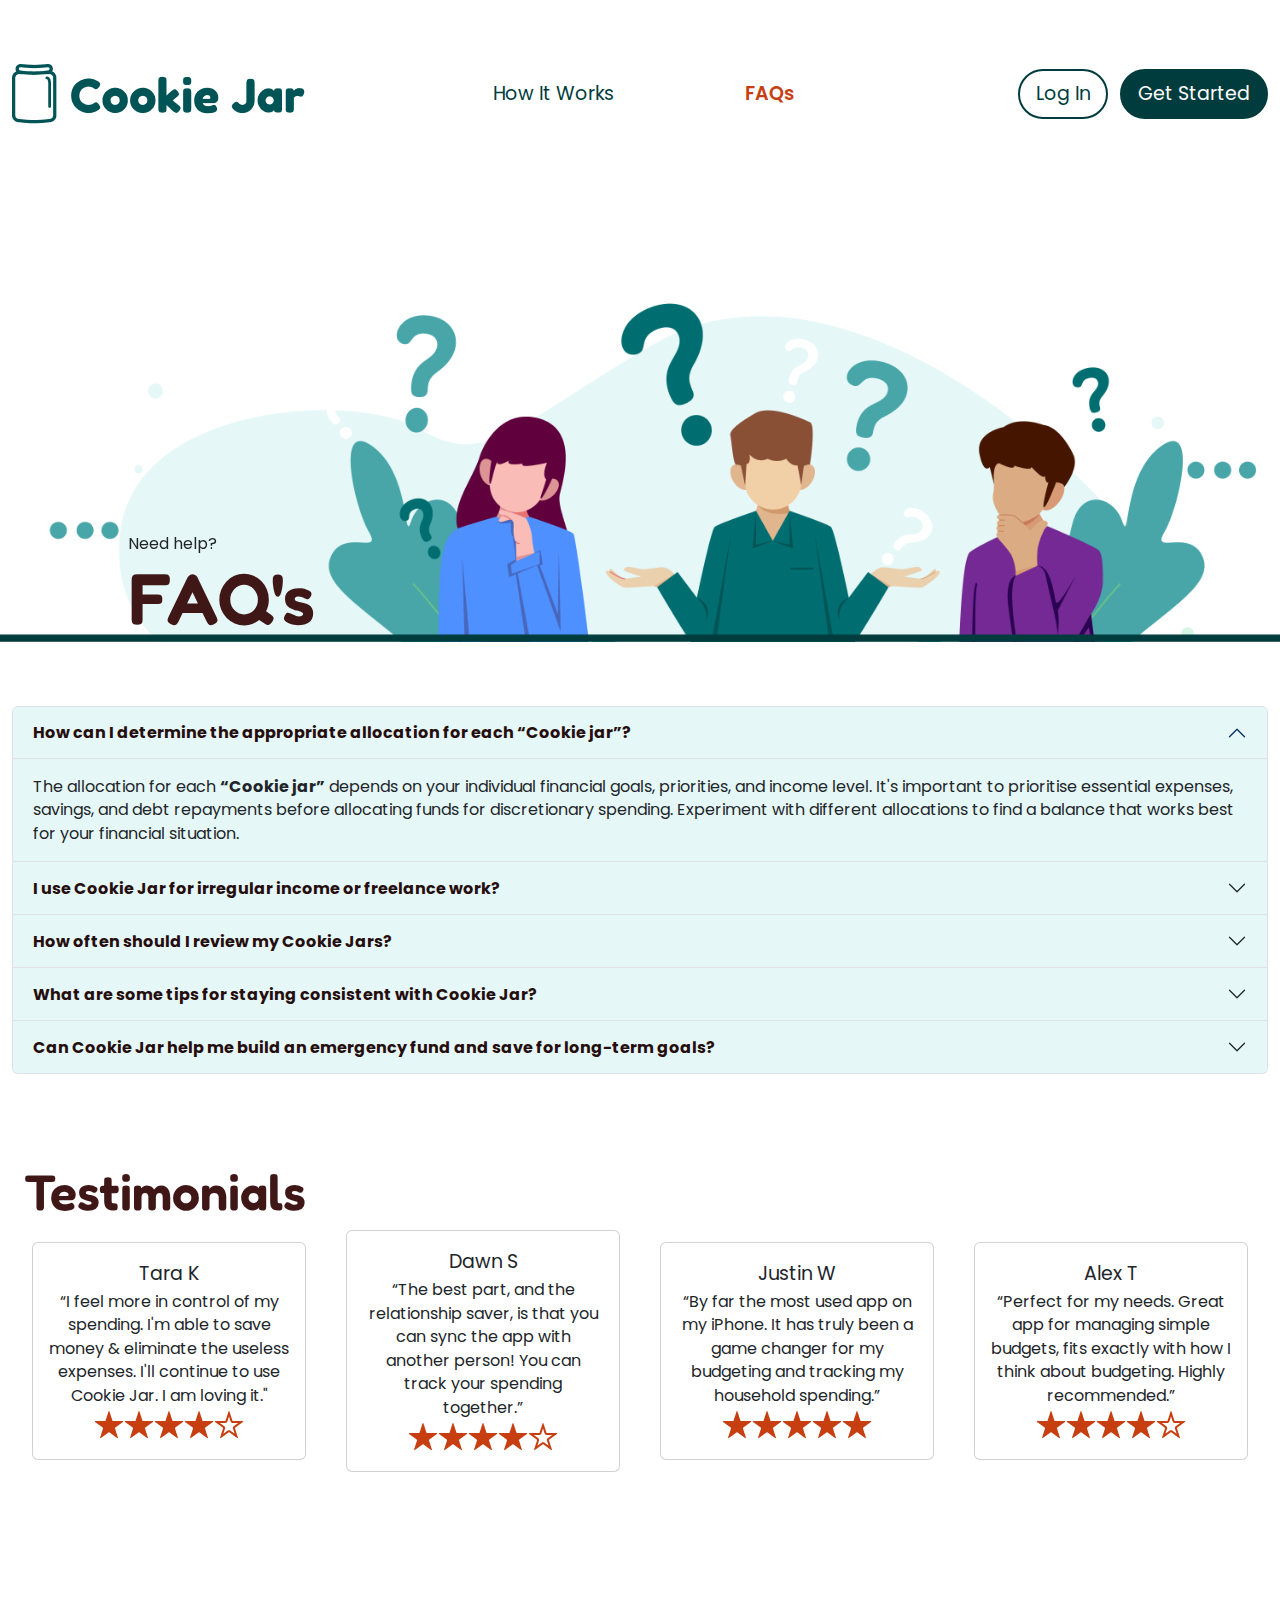
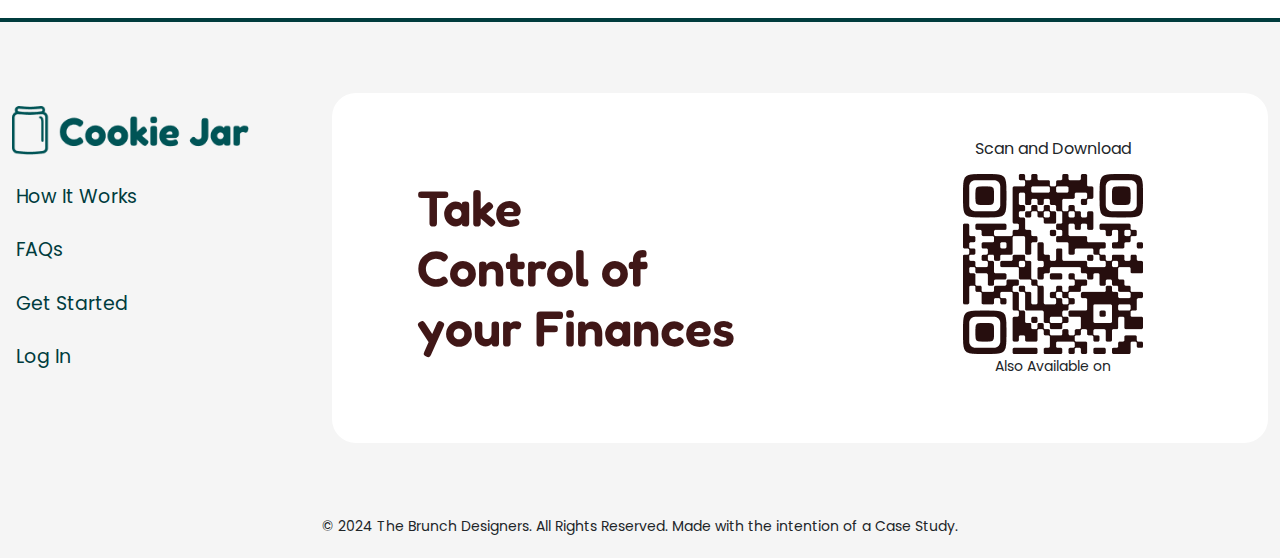
==== faqs.html @ 02353f3e "footer update 0.2" ====
<!DOCTYPE html>
<html lang="en">

<head>
    <meta charset="UTF-8">
    <meta name="viewport" content="width=device-width, initial-scale=1.0">
    <link rel="preconnect" href="https://fonts.googleapis.com">
    <link rel="stylesheet" href="path/to/font-awesome/css/font-awesome.min.css">
    <link rel="preconnect" href="https://fonts.gstatic.com" crossorigin>
    <link
        href="https://fonts.googleapis.com/css2?family=Poppins:ital,wght@0,100;0,200;0,300;0,400;0,500;0,600;0,700;0,800;0,900;1,100;1,200;1,300;1,400;1,500;1,600;1,700;1,800;1,900&display=swap"
        rel="stylesheet">
    <link
        href="https://fonts.googleapis.com/css2?family=Caprasimo&family=Fredoka:wght@300..700&family=Jost:ital,wght@0,100..900;1,100..900&    display=swap"
        rel="stylesheet">
    <link href="https://cdn.jsdelivr.net/npm/bootstrap@5.3.3/dist/css/bootstrap.min.css" rel="stylesheet"
        integrity="sha384-QWTKZyjpPEjISv5WaRU9OFeRpok6YctnYmDr5pNlyT2bRjXh0JMhjY6hW+ALEwIH" crossorigin="anonymous">
    <link rel="stylesheet" href="css/style.css">
    <title>FAQs</title>
</head>

<body>
    <!---Header and Nav--->
    <header>
        <nav class="navbar navbar-expand-lg navbar-light">
            <div class="container">
                <a href="index.html"><img src="images/Logo.png" alt="Cookie Jar Logo"></a>
                <button class="navbar-toggler" type="button" data-bs-toggle="collapse"
                    data-bs-target="#navbarSupportedContent" aria-controls="navbarSupportedContent"
                    aria-expanded="false" aria-label="Toggle navigation">
                    <span class="navbar-toggler-icon"></span>
                </button>
                <div class="collapse navbar-collapse justify-content-center" id="navbarSupportedContent">
                    <ul class="navbar-nav mx-auto mb-2 mb-lg-0">
                        <li class="nav-item">
                            <a class="nav-link link" href="how_it_works.html">
                                <h5>How It Works</h5>
                            </a>
                        </li>
                        <li class="nav-item">
                            <a class="nav-link link currentPage" href="#">
                                <h5>FAQs</h5>
                            </a>
                        </li>
                    </ul>
                    <div class="buttons nav">
                        <div>
                            <a class="nav-link active secondaryBtn" href="#">
                                <h5>Log In</h5>
                            </a>
                        </div>
                        <div>
                            <a class="nav-link active primaryBtn" href="#">
                                <h5>Get Started</h5>
                            </a>
                        </div>
                    </div>
                </div>
            </div>
        </nav>
    </header>
    <!---Banner Image--->
    <section>
        <div class="banner">
            <div class="pageTitle">
                <p>Need help?</p>
                <div class="display1">FAQ's</div>
            </div>
            <div><img src="images/FAQ.png" class="image-fluid" alt="..."></div>
        </div>
    </section>
    <!---FAQ Accordion--->
    <section>
        <div class="accordion container faq">
            <div class="accordion" id="accordionExample">
                <div class="accordion-item">
                    <h2 class="accordion-header">
                        <button class="accordion-button" type="button" data-bs-toggle="collapse"
                            data-bs-target="#collapseOne" aria-expanded="true" aria-controls="collapseOne">
                            <strong>How can I determine the appropriate allocation for each “Cookie jar”?</strong>
                        </button>
                    </h2>
                    <div id="collapseOne" class="accordion-collapse collapse show" data-bs-parent="#accordionExample">
                        <div class="accordion-body">
                            The allocation for each <strong>“Cookie jar”</strong> depends on your individual financial
                            goals, priorities, and income level. It&#39;s important to prioritise essential expenses,
                            savings, and debt repayments before allocating funds for discretionary spending. Experiment
                            with
                            different allocations to find a balance that works best for your financial situation.
                        </div>
                    </div>
                </div>
                <div class="accordion-item">
                    <h2 class="accordion-header">
                        <button class="accordion-button collapsed" type="button" data-bs-toggle="collapse"
                            data-bs-target="#collapseTwo" aria-expanded="false" aria-controls="collapseTwo">
                            <strong>I use Cookie Jar for irregular income or freelance work?</strong>
                        </button>
                    </h2>
                    <div id="collapseTwo" class="accordion-collapse collapse" data-bs-parent="#accordionExample">
                        <div class="accordion-body">
                            <strong>Yes, Cookie Jar can be adapted for irregular income or freelance work</strong> by
                            setting aside a portion of each payment for essential expenses, savings, and other financial
                            goals. Consider creating a separate “jar” for fluctuating income to manage cash flow
                            effectively
                            and maintain financial stability.
                        </div>
                    </div>
                </div>
                <div class="accordion-item">
                    <h2 class="accordion-header">
                        <button class="accordion-button collapsed" type="button" data-bs-toggle="collapse"
                            data-bs-target="#collapseThree" aria-expanded="false" aria-controls="collapseThree">
                            <strong>How often should I review my Cookie Jars?</strong>
                        </button>
                    </h2>
                    <div id="collapseThree" class="accordion-collapse collapse" data-bs-parent="#accordionExample">
                        <div class="accordion-body">
                            It is recommended to review your Cookie Jars on a <strong>monthly</strong> basis to track
                            your
                            expenses, savings progress, and overall financial health. Regular reviews allow you to make
                            adjustments, reallocate funds as needed, and stay on track with your financial goals.
                        </div>
                    </div>
                </div>
                <div class="accordion-item">
                    <h2 class="accordion-header">
                        <button class="accordion-button collapsed" type="button" data-bs-toggle="collapse"
                            data-bs-target="#collapseFour" aria-expanded="false" aria-controls="collapseFour">
                            <strong>What are some tips for staying consistent with Cookie Jar?</strong>
                        </button>
                    </h2>
                    <div id="collapseFour" class="accordion-collapse collapse" data-bs-parent="#accordionExample">
                        <div class="accordion-body">
                            To stay consistent with Cookie Jar, <strong>automate your savings and bill payments, track
                                your
                                expenses regularly, set realistic financial goals, and reward yourself for meeting
                                milestones.</strong> Make use of our budgeting tools, tips and advice to monitor your
                            progress and stay motivated to stick to your budget.
                        </div>
                    </div>
                </div>
                <div class="accordion-item">
                    <h2 class="accordion-header">
                        <button class="accordion-button collapsed" type="button" data-bs-toggle="collapse"
                            data-bs-target="#collapseFive" aria-expanded="false" aria-controls="collapseFive">
                            <strong>Can Cookie Jar help me build an emergency fund and save for long-term
                                goals?</strong>
                        </button>
                    </h2>
                    <div id="collapseFive" class="accordion-collapse collapse" data-bs-parent="#accordionExample">
                        <div class="accordion-body">
                            <strong>Yes</strong>, Cookie Jar is a great tool for building an emergency fund and saving
                            for
                            long-term goals. By allocating funds to a dedicated <strong>“jar”</strong> for emergencies
                            and
                            long-term savings, you can gradually build up your financial safety net and work towards
                            achieving your financial aspirations. Remember to consistently contribute to these “jars” to
                            make steady progress towards your goals.
                        </div>
                    </div>
                </div>
            </div>
        </div>
    </section>
    <!---Testimonials--->
    <section class="container">
        <div class="container-fluid">
            <div class="display3 ts">Testimonials</div>
            <div class="row">
                <div class="cardContainer col-lg-3 col-md-3 col-sm-6">
                    <div class="card tstCard tstSpace">
                        <div class="card-body">
                            <h5 class="card-title">Tara K</h5>
                            <p class="card-text">“I feel more in control of my spending. I&#39;m able to save money
                                &amp;
                                eliminate the useless expenses. I&#39;ll continue to use Cookie Jar. I am loving it."
                            </p>
                            <div class="rating">
                                <img src="images/Star_fill.png" alt="rating star"><img src="images/Star_fill.png" alt="rating star"><img src="images/Star_fill.png" alt="rating star"><img src="images/Star_fill.png" alt="rating star"><img src="images/Star_stroke.png" alt="rating star">
                            </div>
                        </div>
                    </div>
                </div>
                <div class="cardContainer col-lg-3 col-md-3 col-sm-6">
                    <div class="card tstCard tstSpace">
                        <div class="card-body">
                            <h5 class="card-title">Dawn S</h5>
                            <p class="card-text">“The best part, and the relationship saver, is that you can sync the
                                app with
                                another person! You can track your spending together.”</p>
                            <div class="rating">
                                <img src="images/Star_fill.png" alt="rating star"><img src="images/Star_fill.png" alt="rating star"><img src="images/Star_fill.png" alt="rating star"><img src="images/Star_fill.png" alt="rating star"><img src="images/Star_stroke.png" alt="rating star">
                            </div>
                        </div>
                    </div>
                </div>
                <div class="cardContainer col-lg-3 col-md-3 col-sm-6">
                    <div class="card tstCard tstSpace">
                        <div class="card-body">
                            <h5 class="card-title">Justin W</h5>
                            <p class="card-text">“By far the most used app on my iPhone. It has truly been a game
                                changer for my
                                budgeting and tracking my household spending.”</p>
                            <div class="rating">
                                <img src="images/Star_fill.png" alt="rating star"><img src="images/Star_fill.png" alt="rating star"><img src="images/Star_fill.png" alt="rating star"><img src="images/Star_fill.png" alt="rating star"><img src="images/Star_fill.png" alt="rating star">
                            </div>
                        </div>
                    </div>
                </div>
                <div class="cardContainer col-lg-3 col-md-3 col-sm-6">
                    <div class="card tstCard tstSpace">
                        <div class="card-body">
                            <h5 class="card-title">Alex T</h5>
                            <p class="card-text">“Perfect for my needs. Great app for managing simple budgets, fits
                                exactly with
                                how I think about budgeting. Highly recommended.”</p>
                            <div class="rating">
                                <img src="images/Star_fill.png" alt="rating star"><img src="images/Star_fill.png" alt="rating star"><img src="images/Star_fill.png" alt="rating star"><img src="images/Star_fill.png" alt="rating star"><img src="images/Star_stroke.png" alt="rating star">
                            </div>
                        </div>
                    </div>
                </div>
            </div>
        </div>
    </section>
    <!---Footer--->
    <footer>

        <div class="container">
                    <div class="row">
                        <div class="col-md-3">
                            <a href="index.html">
                                <img class="logo" src="images/Logo.png" alt="...">
                            </a>
                        <div class="footButton">
                            <a class="nav-link link" href="how_it_works.html">
                                <h5>How It Works</h5>
                            </a>
                        </div>

                        <div class="footButton">
                            <a class="nav-link link" href="faqs.html">
                                <h5>FAQs</h5>
                            </a>
                        </div>
                        <div class="footButton">
                            <a class="nav-link link" href="faqs.html">
                                <h5>Get Started</h5>
                            </a>
                        </div>
                        <div class="footButton">
                            <a class="nav-link link" href="faqs.html">
                                <h5>Log In</h5>
                            </a>
                        </div>

                    </div>


                <div class="col-md-9">
                    <div class="chooseCard">
                    <div class="row">

            <div class="col-8 col-md-7">
            <div class="textBox">
                <div class="display4">Take </div>
                <div class="display4">Control of</div>
                <div class="display4">your Finances</div>
            </div>
        </div>



                <div class="col-4 col-md-5">
                <h6>Scan and Download</h6>
                <img src="images/App QR.png" class="img-fluid rounded-start" alt="...">
                <div>
                <body-small>Also Available on</body-small>
                </div>
            </div>


            </div>
        </div>
      </div>
    </div>
  </div>

    </footer>
    <section class="legalContainer">
        <body-small> © 2024 The Brunch Designers. All Rights Reserved.
            Made with the intention of a Case Study.
    </body-small>
        </section>

    <!---JScript--->
    <script src="https://cdn.jsdelivr.net/npm/bootstrap@5.3.3/dist/js/bootstrap.bundle.min.js"
        integrity="sha384-YvpcrYf0tY3lHB60NNkmXc5s9fDVZLESaAA55NDzOxhy9GkcIdslK1eN7N6jIeHz"
        crossorigin="anonymous"></script>
</body>

</html>
---- css/style.css ----
body {
    background-color: #fff;
    margin-top: 2rem !important;
    font-family: Poppins;
    font-size: 16px;
    font-style: normal;
    font-weight: 400;
    line-height: 147%;
    width: auto;
}

section {
    padding-top: 20px;
    padding-bottom: 20px;
    max-width: auto;
}

.display1 {
    font-family: "Fredoka";
    font-size: 72px;
    font-style: normal;
    font-weight: 600;
    line-height: 120%;
    color: var(--Brown-400, #401717);
    text-align: center;
    }


.display3 {
    font-family: "Fredoka";
    font-size: 50px;
    font-style: normal;
    font-weight: 600;
    line-height: 120%;
    color: var(--Brown-400, #401717);
    text-align: center;
    }

    .display4 {
        font-family: "Fredoka";
        font-size: 50px;
        font-style: normal;
        font-weight: 600;
        line-height: 120%;
        color: var(--Brown-400, #401717);
        text-align: left;

        }



H1 {
    font-family: Poppins;
    font-size: 44px;
    font-style: normal;
    font-weight: 400;
    color: var(--Brown-400, #401717);
}

H2 { 
    font-family: Poppins;
    font-size: 36px;
    font-style: normal;
    font-weight: 400;
    color: var(--Brown-400, #401717);

}

H3 {
    font-family: Poppins;
    font-size: 30px;
    font-style: normal;
    font-weight: 400;
}

H4 {
    margin-top: .5rem !important;
    margin-bottom: .5rem !important;
    font-family: Poppins;
    font-size: 24px;
    font-style: normal;
    font-weight: 400;
}

H5 {
    margin-top: .25rem !important;
    margin-bottom: .25rem !important;
    font-family: Poppins;
    font-size: 19px;
    font-style: normal;
    font-weight: 400;
}

H6 {
    margin-bottom: 15px !important;
    font-family: Poppins;
    font-size: 16px;
    font-style: normal;
    font-weight: 400;


}


body-small {
    font-family: Poppins;
    font-size: 14px;
    font-style: normal;
    font-weight: 400;
    line-height: 50%; 
}

label{
    font-family: Poppins;
    font-size: 11px;
    font-style: normal;
    font-weight: 400;
}

header {
    display: block;
    font-family: "Poppins", serif;
    font-weight: 400;
    font-style: normal;
}

p{
    margin-bottom: 0;
}

.container{
    margin-top: 24px !important;
    margin-bottom: 24px;
    max-width: 1300px;
    margin-left: auto!important;
    margin-right: auto!important;
    align-content: center !important;
}

.nav-link{
    align-content: center;
}

nav a:hover{
    color: #003C3D !important;
}

nav a{
    color: #003C3D !important;
}

.buttons{
    display: flex;
    align-items: center;
    gap: 12px;
}

.primaryBtn{
    color: #fff !important;
    background-color: #003C3D !important;
    border-radius: 72px !important;
    border: 2px solid !important;
    border-color: #003C3D !important;
    max-width: 200px;
}

.primaryBtn:hover{
    border: 2px solid !important;
    border-color: #7ED5D8 !important;
    color: #003C3D !important;
    background-color: #7ED5D8 !important;
}

.secondaryBtn{
    background-color: #fff !important;
    border-radius: 72px !important;
    border: 2px solid !important;
    border-color: #003C3D !important;
    color: #003C3D !important;
    max-width: 180px;
    box-sizing:border-box;
}

.secondaryBtn:hover{
    background-color: #7ED5D8 !important;
    border: 0px !important;
    border: 2px solid !important;
    border-color: #7ED5D8 !important;
}

.link h5{
    padding: 0.2em;
    border-radius: 8px;
    text-align: center;
    width: 200px;
}

.link h5:hover{
    color: #006E70;
    padding: 0.2em;
    font-weight: 600;
}

.currentPage h5{
    font-weight: 600 !important;
    color:#C73E11 !important;
    padding: 0.2em;
    border-radius: 8px;
    text-align: center;
    width: 200px
}

.currentPage h5:hover{
    color:#C73E11 !important;
}


/*------------------Footer------------------*/

footer{
    margin-top: 80px;
    background-color: #F5F5F5;
    border-top: .25rem solid#003C3D;
    display:flex;
}

footer .logo{
   max-width: 80%;
   margin-bottom: 3%;
}

.footButton{
    margin-bottom: 5% !important;
    margin-top:5%;}


footer .chooseCard{
align-content: center !important;
text-align: center;
padding: 5% !important;
height: auto !important;
}

footer .link h5{
    color: #003C3D !important;
}

footer .link h5{
    padding: 0.2em;
    border-radius: 8px;
    text-align: left;
    width: 200px;
}

.textBox {
    padding: 8%;
}

.legalContainer{
padding-top:0%;
    max-width: auto;
text-align: center;
    align-content: top !important;
    background-color: #F5F5F5;
}

/*------------------FAQ------------------*/
.pageTitle{
    position: sticky;
    max-width: 1300px;
    margin-left: 10%;
    margin-right: 10%;
    top: 36em;
    left: 16em;
    z-index: 1;
}

.faq{
    max-width: 1300px !important;
}

banner{
    position: relative;
    display: flex !important;
}

.banner img{
    width: -webkit-fill-available;
    z-index: 0;
}

.banner .display1{
    text-align: left !important;
}

.accordion-item{
    background-color: #E5F7F7 !important;
}

.accordion-button{
    background-color: #E5F7F7 !important;
}

button strong{
    margin-bottom: 0;
    font-family: Poppins;
    font-size: 16px;
    font-style: normal;
    font-weight: 700;
    color: #260E0E;
}

/*------------------Testimonials------------------*/

.ts{
    text-align: left !important;
}

.tst{
    display:flex;
}

.tstSpace{
    margin: 8px;
}

.rating{
    display: inline-block;
    gap: 8px;
    padding: 4px;
    margin-left: auto;
    margin-right: auto;
}

.tstCard{
    width: auto;
    text-align: center;
}

/*------------------Home------------------*/

.center {
    display: flex;
    justify-content: center !important;
    align-items: center !important;
    
}

.choosePlan {
    background-color: #006E70;
padding: 2%;

}

.chooseCard {
    background-color: #fff;
    border-radius: 24px !important;
    padding:7% !important;
    text-align: left;
    height: 100%;
    margin-top: 5%;
    margin-bottom: 5%;
}

.row{
align-content: center;
}

.display2{
    font-family: "Fredoka";
    font-size: 51px;
    font-style: normal;
    font-weight: 600;
    line-height: 120%;
    color: #fff;
    text-align: center;
    margin-bottom: 5%;
}


.col-md-3{
    align-content: center;
    padding-bottom: 3%;
}


/*------------------HIW------------------*/
.howCont{
    display: flex;
    max-width: 1300px;
    margin-left: auto;
    margin-right: auto;
    align-content: center !important;
}

.container{
    margin-top: 24px !important;
    max-width: 1300px;
    margin-left: auto!important;
    margin-right: auto!important;
    align-content: center !important;
}

.textbox{
    display: inline-flex;
    flex-direction: column;
    justify-content:center;
    align-items:left;
    width: 50%;
    padding: 2%;
}

.pld{
    max-width: 100%;
}

.ref{
    max-width: 100%;
    justify-content: center;
}

.textbox .display1{
    text-align: left !important;
    padding-bottom: 32px;
}

.textbox .display3{
    text-align: left !important;
    padding-bottom: 32px;
}

.textbox p{
    padding-bottom: 16px;
}
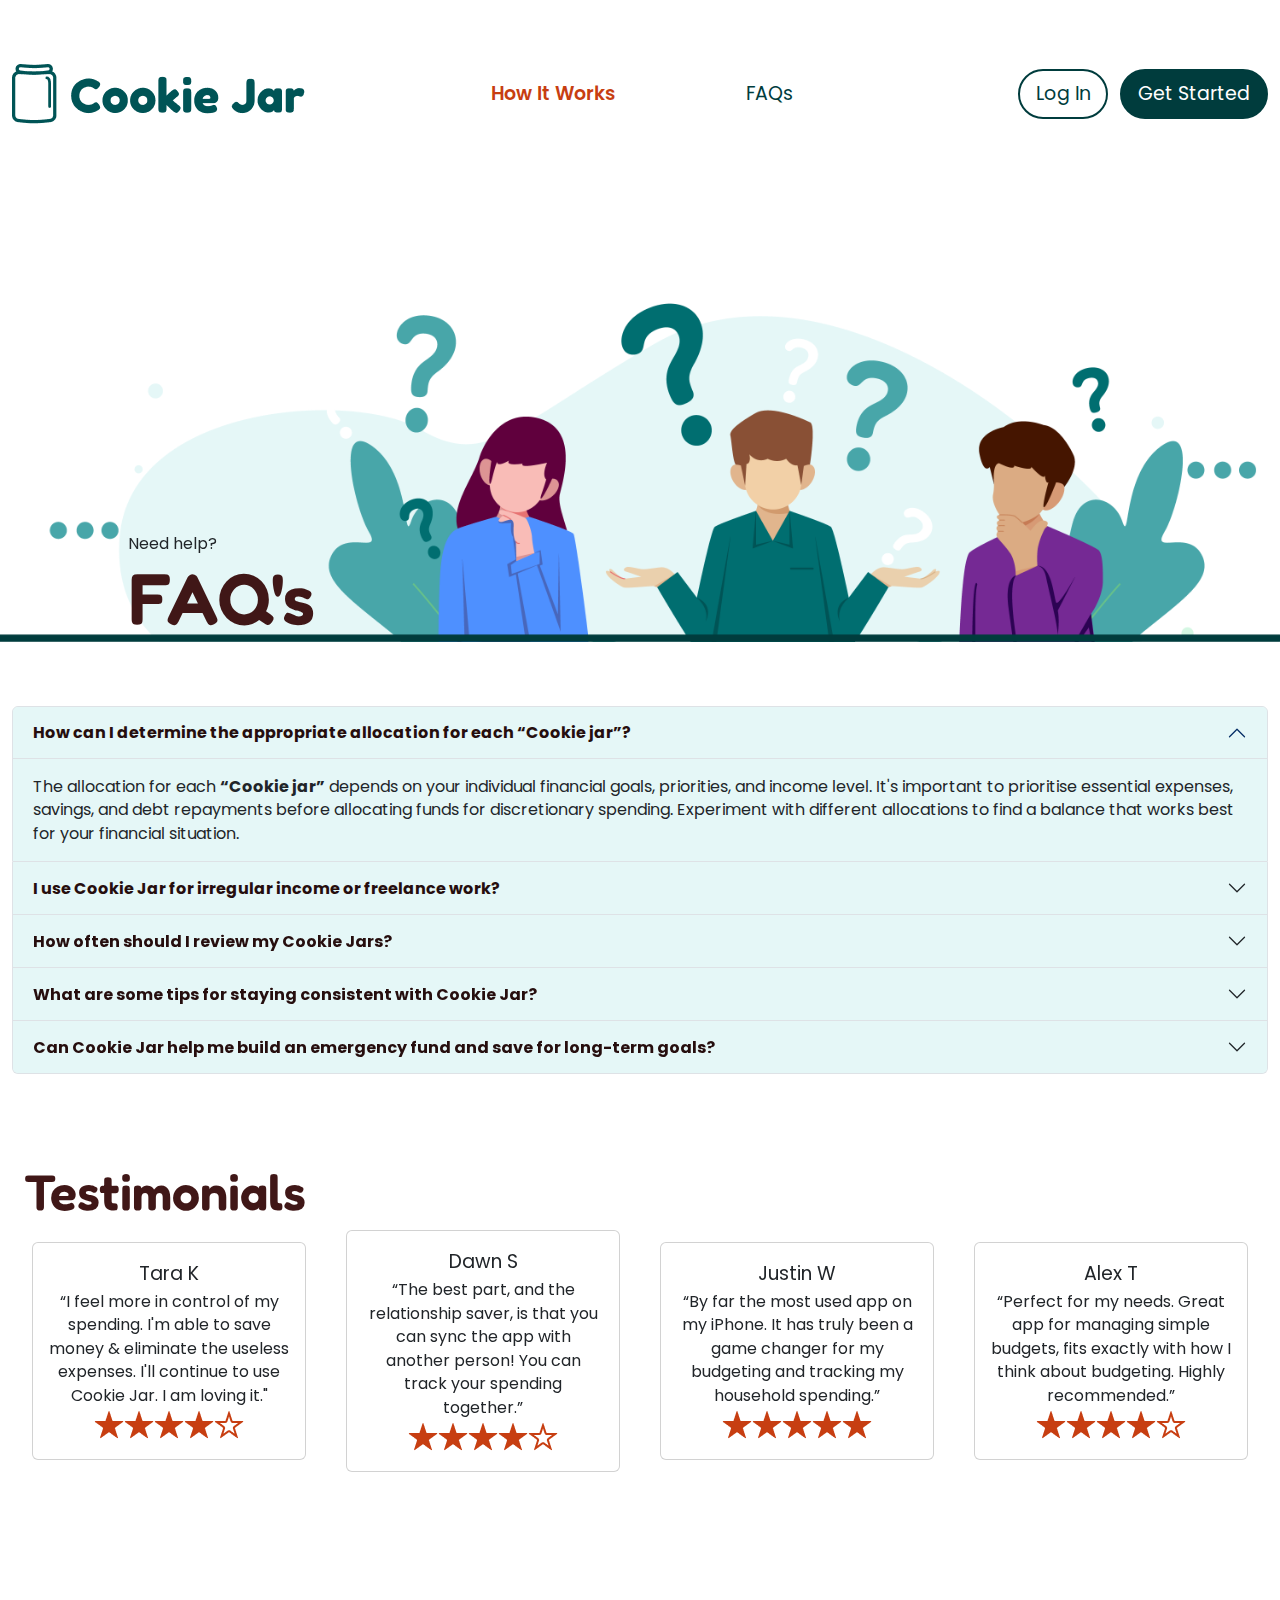
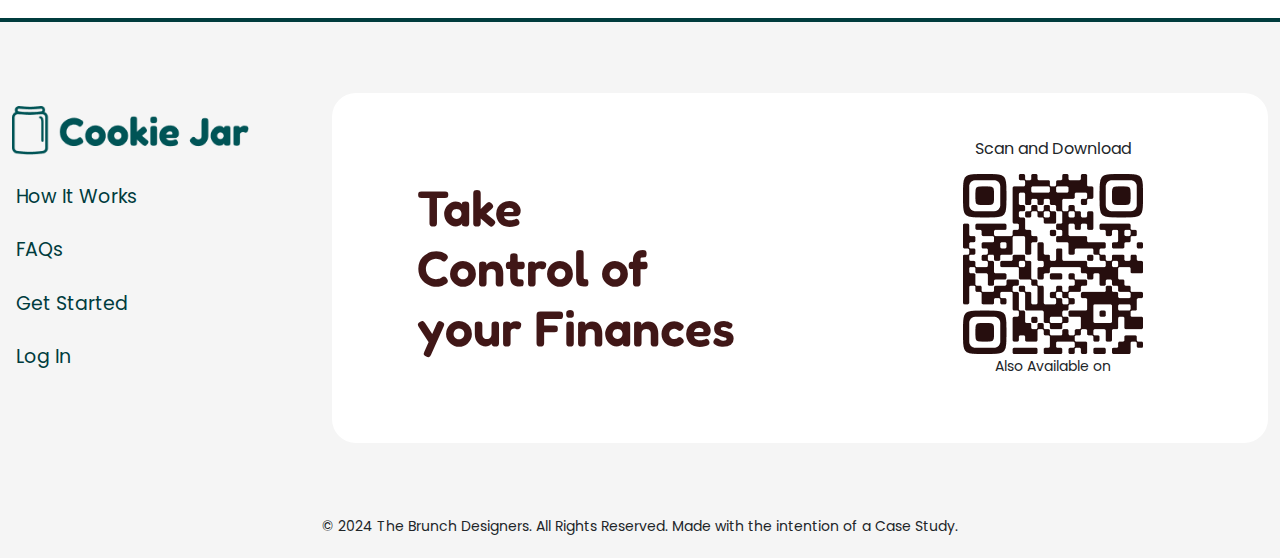
==== commit 097f8d82: "Update faqs.html" ====
--- a/faqs.html
+++ b/faqs.html
@@ -33,17 +33,17 @@
                 <div class="collapse navbar-collapse justify-content-center" id="navbarSupportedContent">
                     <ul class="navbar-nav mx-auto mb-2 mb-lg-0">
                         <li class="nav-item">
-                            <a class="nav-link link" href="how_it_works.html">
+                            <a class="nav-link link currentPage" href="#">
                                 <h5>How It Works</h5>
                             </a>
                         </li>
                         <li class="nav-item">
-                            <a class="nav-link link currentPage" href="#">
+                            <a class="nav-link link" href="faqs.html">
                                 <h5>FAQs</h5>
                             </a>
                         </li>
                     </ul>
-                    <div class="buttons nav">
+                    <div class="buttons nav flex-lg-row flex-column text-lg-start text-end justify-content-left">
                         <div>
                             <a class="nav-link active secondaryBtn" href="#">
                                 <h5>Log In</h5>
@@ -59,6 +59,7 @@
             </div>
         </nav>
     </header>
+
     <!---Banner Image--->
     <section>
         <div class="banner">
--- a/css/style.css
+++ b/css/style.css
@@ -202,12 +202,12 @@
 }
 
 .currentPage h5{
+    width: 200px;
     font-weight: 600 !important;
     color:#C73E11 !important;
     padding: 0.2em;
     border-radius: 8px;
     text-align: center;
-    width: 200px
 }
 
 .currentPage h5:hover{
@@ -272,7 +272,6 @@
     margin-right: 10%;
     top: 36em;
     left: 16em;
-    z-index: 1;
 }
 
 .faq{
@@ -286,7 +285,6 @@
 
 .banner img{
     width: -webkit-fill-available;
-    z-index: 0;
 }
 
 .banner .display1{
@@ -362,9 +360,7 @@
     margin-bottom: 5%;
 }
 
-.row{
-align-content: center;
-}
+
 
 .display2{
     font-family: "Fredoka";
@@ -383,6 +379,37 @@
     padding-bottom: 3%;
 }
 
+
+.phone {
+z-index: -1;
+display:flex;
+position: relative;
+align-items: center;
+justify-content: center;
+
+}
+
+.circle{
+    background-color: #7ED5D8;
+border-radius: 50%;
+max-width: auto;
+max-height: 800px;
+margin-left: 23%;
+margin-right: 23%;
+}
+
+.bread {
+    position: relative;
+
+    }
+
+.butter{
+    z-index: 1;
+    top:20px;
+    position: sticky;
+}
+
+.grid-container
 
 /*------------------HIW------------------*/
 .howCont{
@@ -406,7 +433,7 @@
     flex-direction: column;
     justify-content:center;
     align-items:left;
-    width: 50%;
+    width: 100%;
     padding: 2%;
 }
 
@@ -416,7 +443,7 @@
 
 .ref{
     max-width: 100%;
-    justify-content: center;
+    text-align: center;
 }
 
 .textbox .display1{
@@ -431,4 +458,8 @@
 
 .textbox p{
     padding-bottom: 16px;
+}
+
+.navbar-collapse h5{
+    align-items: left;
 }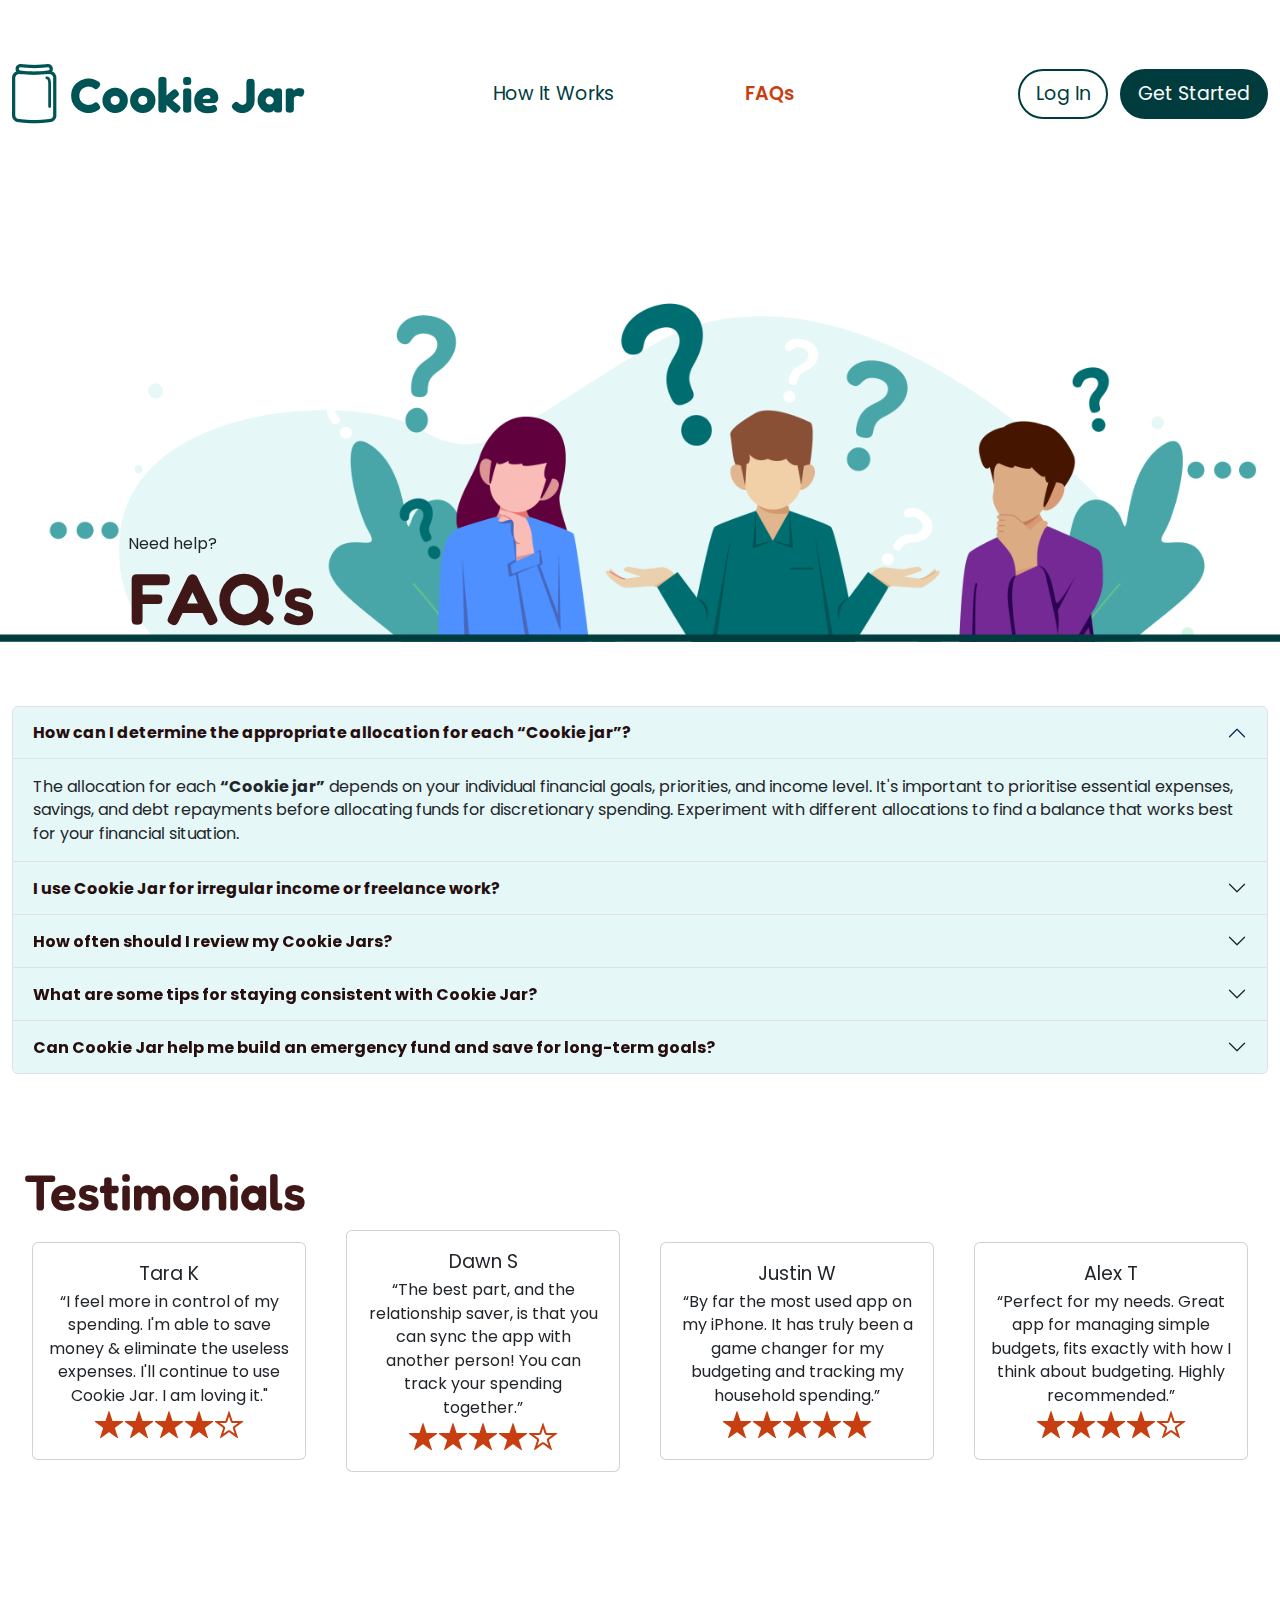
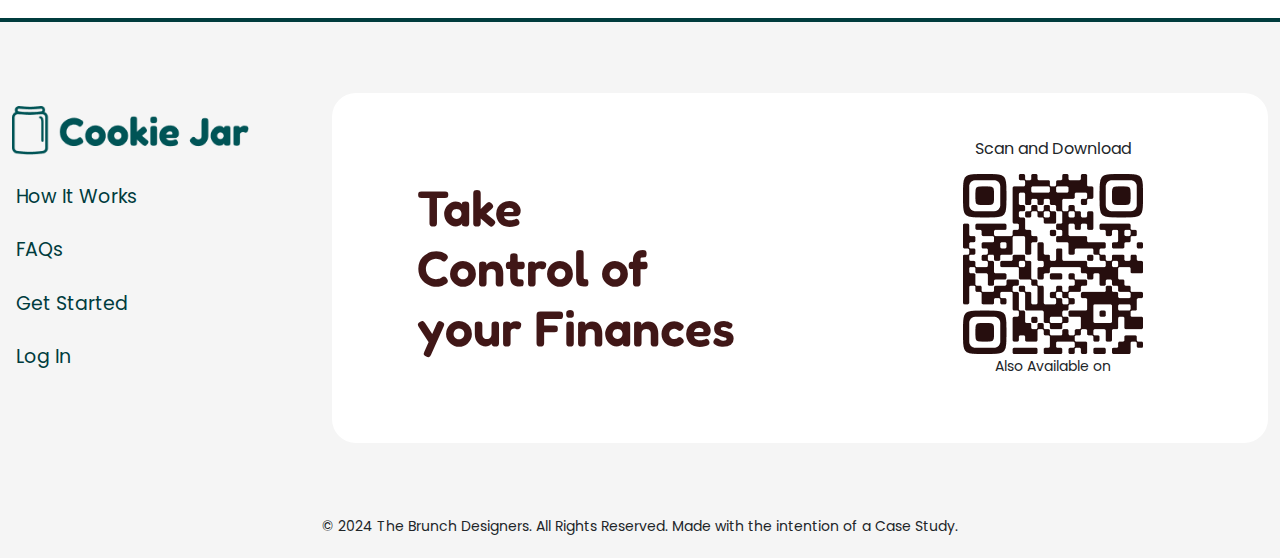
==== commit 6561b569: "Update faqs.html" ====
--- a/faqs.html
+++ b/faqs.html
@@ -33,12 +33,12 @@
                 <div class="collapse navbar-collapse justify-content-center" id="navbarSupportedContent">
                     <ul class="navbar-nav mx-auto mb-2 mb-lg-0">
                         <li class="nav-item">
-                            <a class="nav-link link currentPage" href="#">
+                            <a class="nav-link link" href="how_it_works.html">
                                 <h5>How It Works</h5>
                             </a>
                         </li>
                         <li class="nav-item">
-                            <a class="nav-link link" href="faqs.html">
+                            <a class="nav-link link currentPage" href="faqs.html">
                                 <h5>FAQs</h5>
                             </a>
                         </li>
--- a/css/style.css
+++ b/css/style.css
@@ -409,7 +409,16 @@
     position: sticky;
 }
 
-.grid-container
+.gridContainer{
+    display: grid;
+    grid-template-columns: 1fr 1fr;
+    grid-template-rows: 1fr 1fr 1fr ;
+}
+
+.item{
+
+}
+
 
 /*------------------HIW------------------*/
 .howCont{
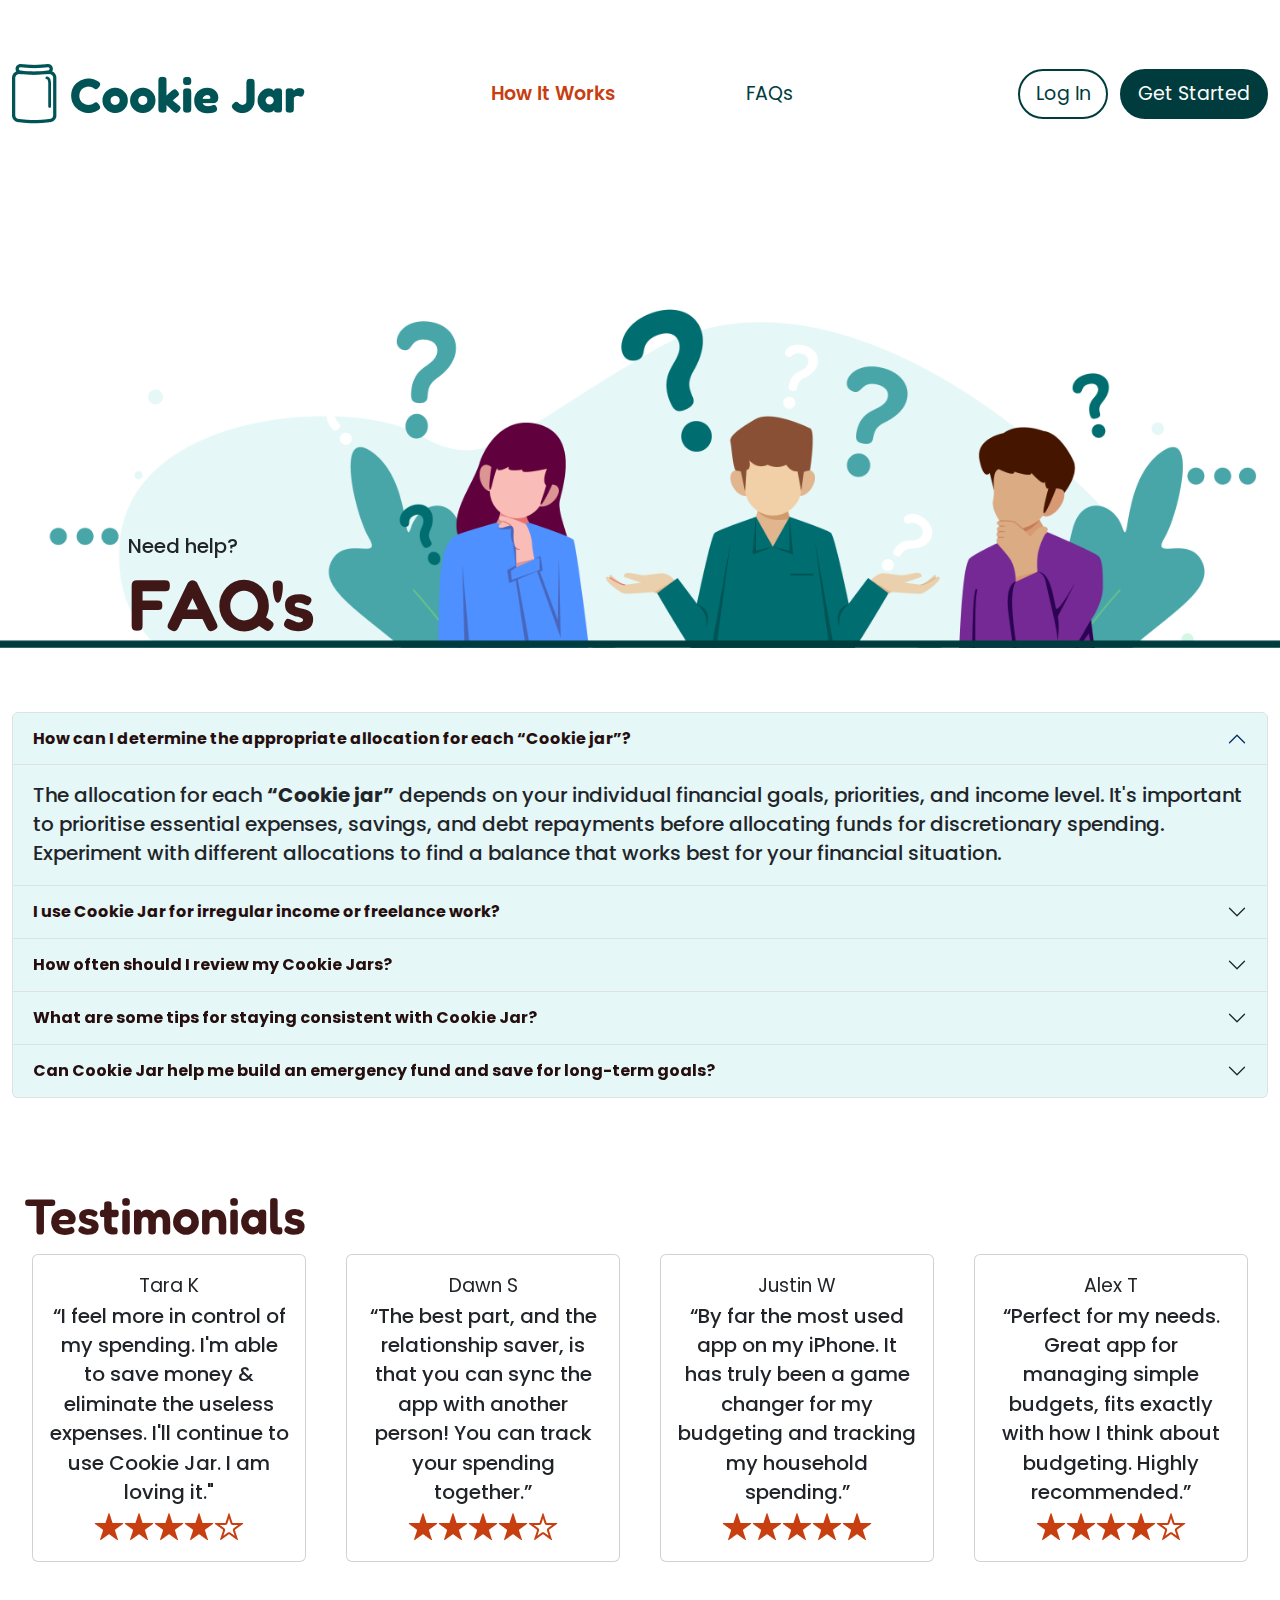
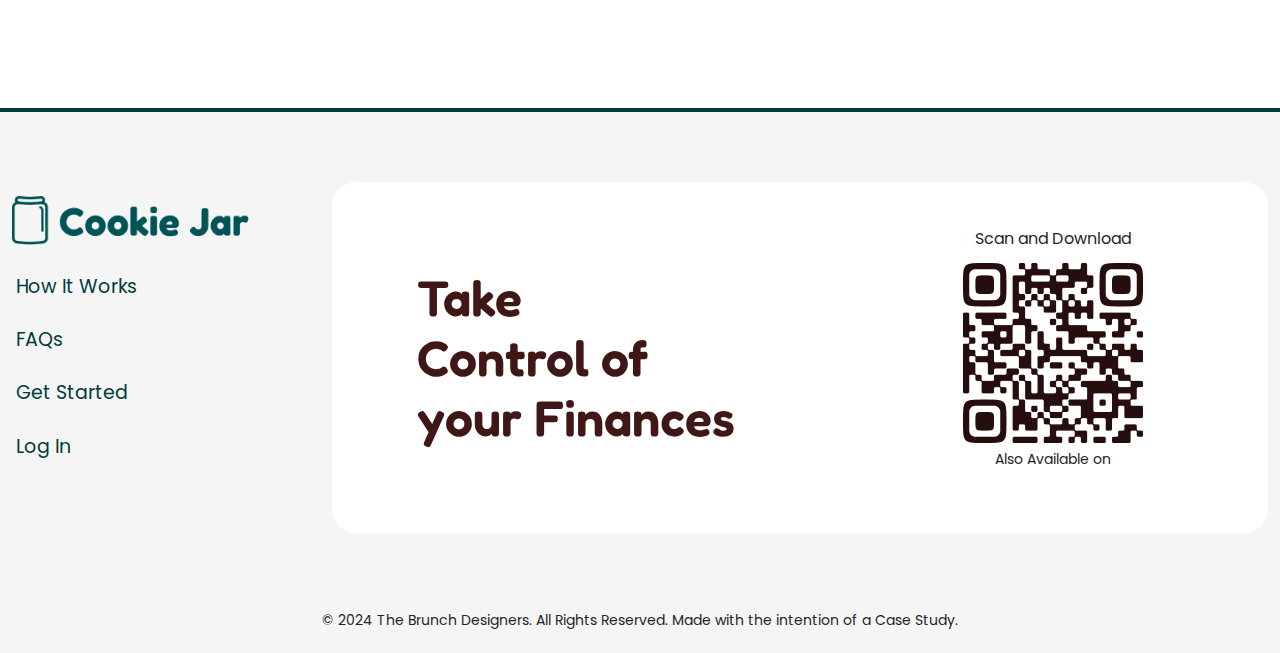
==== commit 2a857678: "responsive update" ====
--- a/faqs.html
+++ b/faqs.html
@@ -16,6 +16,7 @@
     <link href="https://cdn.jsdelivr.net/npm/bootstrap@5.3.3/dist/css/bootstrap.min.css" rel="stylesheet"
         integrity="sha384-QWTKZyjpPEjISv5WaRU9OFeRpok6YctnYmDr5pNlyT2bRjXh0JMhjY6hW+ALEwIH" crossorigin="anonymous">
     <link rel="stylesheet" href="css/style.css">
+    <link rel="stylesheet" href="css/responsive.css">
     <title>FAQs</title>
 </head>
 
@@ -33,12 +34,12 @@
                 <div class="collapse navbar-collapse justify-content-center" id="navbarSupportedContent">
                     <ul class="navbar-nav mx-auto mb-2 mb-lg-0">
                         <li class="nav-item">
-                            <a class="nav-link link" href="how_it_works.html">
+                            <a class="nav-link link currentPage" href="how_it_works.html">
                                 <h5>How It Works</h5>
                             </a>
                         </li>
                         <li class="nav-item">
-                            <a class="nav-link link currentPage" href="faqs.html">
+                            <a class="nav-link link" href="faqs.html">
                                 <h5>FAQs</h5>
                             </a>
                         </li>
@@ -178,7 +179,10 @@
                                 eliminate the useless expenses. I&#39;ll continue to use Cookie Jar. I am loving it."
                             </p>
                             <div class="rating">
-                                <img src="images/Star_fill.png" alt="rating star"><img src="images/Star_fill.png" alt="rating star"><img src="images/Star_fill.png" alt="rating star"><img src="images/Star_fill.png" alt="rating star"><img src="images/Star_stroke.png" alt="rating star">
+                                <img src="images/Star_fill.png" alt="rating star"><img src="images/Star_fill.png"
+                                    alt="rating star"><img src="images/Star_fill.png" alt="rating star"><img
+                                    src="images/Star_fill.png" alt="rating star"><img src="images/Star_stroke.png"
+                                    alt="rating star">
                             </div>
                         </div>
                     </div>
@@ -191,7 +195,10 @@
                                 app with
                                 another person! You can track your spending together.”</p>
                             <div class="rating">
-                                <img src="images/Star_fill.png" alt="rating star"><img src="images/Star_fill.png" alt="rating star"><img src="images/Star_fill.png" alt="rating star"><img src="images/Star_fill.png" alt="rating star"><img src="images/Star_stroke.png" alt="rating star">
+                                <img src="images/Star_fill.png" alt="rating star"><img src="images/Star_fill.png"
+                                    alt="rating star"><img src="images/Star_fill.png" alt="rating star"><img
+                                    src="images/Star_fill.png" alt="rating star"><img src="images/Star_stroke.png"
+                                    alt="rating star">
                             </div>
                         </div>
                     </div>
@@ -204,7 +211,10 @@
                                 changer for my
                                 budgeting and tracking my household spending.”</p>
                             <div class="rating">
-                                <img src="images/Star_fill.png" alt="rating star"><img src="images/Star_fill.png" alt="rating star"><img src="images/Star_fill.png" alt="rating star"><img src="images/Star_fill.png" alt="rating star"><img src="images/Star_fill.png" alt="rating star">
+                                <img src="images/Star_fill.png" alt="rating star"><img src="images/Star_fill.png"
+                                    alt="rating star"><img src="images/Star_fill.png" alt="rating star"><img
+                                    src="images/Star_fill.png" alt="rating star"><img src="images/Star_fill.png"
+                                    alt="rating star">
                             </div>
                         </div>
                     </div>
@@ -217,7 +227,10 @@
                                 exactly with
                                 how I think about budgeting. Highly recommended.”</p>
                             <div class="rating">
-                                <img src="images/Star_fill.png" alt="rating star"><img src="images/Star_fill.png" alt="rating star"><img src="images/Star_fill.png" alt="rating star"><img src="images/Star_fill.png" alt="rating star"><img src="images/Star_stroke.png" alt="rating star">
+                                <img src="images/Star_fill.png" alt="rating star"><img src="images/Star_fill.png"
+                                    alt="rating star"><img src="images/Star_fill.png" alt="rating star"><img
+                                    src="images/Star_fill.png" alt="rating star"><img src="images/Star_stroke.png"
+                                    alt="rating star">
                             </div>
                         </div>
                     </div>
@@ -229,71 +242,71 @@
     <footer>
 
         <div class="container">
-                    <div class="row">
-                        <div class="col-md-3">
-                            <a href="index.html">
-                                <img class="logo" src="images/Logo.png" alt="...">
-                            </a>
-                        <div class="footButton">
-                            <a class="nav-link link" href="how_it_works.html">
-                                <h5>How It Works</h5>
-                            </a>
-                        </div>
-
-                        <div class="footButton">
-                            <a class="nav-link link" href="faqs.html">
-                                <h5>FAQs</h5>
-                            </a>
-                        </div>
-                        <div class="footButton">
-                            <a class="nav-link link" href="faqs.html">
-                                <h5>Get Started</h5>
-                            </a>
-                        </div>
-                        <div class="footButton">
-                            <a class="nav-link link" href="faqs.html">
-                                <h5>Log In</h5>
-                            </a>
-                        </div>
-
-                    </div>
+            <div class="row">
+                <div class="col-md-3">
+                    <a href="index.html">
+                        <img class="logo" src="images/Logo.png" alt="...">
+                    </a>
+                    <div class="footButton">
+                        <a class="nav-link link" href="how_it_works.html">
+                            <h5>How It Works</h5>
+                        </a>
+                    </div>
+
+                    <div class="footButton">
+                        <a class="nav-link link" href="faqs.html">
+                            <h5>FAQs</h5>
+                        </a>
+                    </div>
+                    <div class="footButton">
+                        <a class="nav-link link" href="faqs.html">
+                            <h5>Get Started</h5>
+                        </a>
+                    </div>
+                    <div class="footButton">
+                        <a class="nav-link link" href="faqs.html">
+                            <h5>Log In</h5>
+                        </a>
+                    </div>
+
+                </div>
 
 
                 <div class="col-md-9">
                     <div class="chooseCard">
-                    <div class="row">
-
-            <div class="col-8 col-md-7">
-            <div class="textBox">
-                <div class="display4">Take </div>
-                <div class="display4">Control of</div>
-                <div class="display4">your Finances</div>
+                        <div class="row">
+
+                            <div class="col-8 col-md-7">
+                                <div class="textBox">
+                                    <div class="display4">Take </div>
+                                    <div class="display4">Control of</div>
+                                    <div class="display4">your Finances</div>
+                                </div>
+                            </div>
+
+
+
+                            <div class="col-4 col-md-5">
+                                <h6>Scan and Download</h6>
+                                <img src="images/App QR.png" class="img-fluid rounded-start" alt="...">
+                                <div>
+                                    <body-small>Also Available on</body-small>
+                                </div>
+                            </div>
+
+
+                        </div>
+                    </div>
+                </div>
             </div>
         </div>
-
-
-
-                <div class="col-4 col-md-5">
-                <h6>Scan and Download</h6>
-                <img src="images/App QR.png" class="img-fluid rounded-start" alt="...">
-                <div>
-                <body-small>Also Available on</body-small>
-                </div>
-            </div>
-
-
-            </div>
-        </div>
-      </div>
-    </div>
-  </div>
 
     </footer>
     <section class="legalContainer">
         <body-small> © 2024 The Brunch Designers. All Rights Reserved.
             Made with the intention of a Case Study.
-    </body-small>
-        </section>
+        </body-small>
+    </section>
 
     <!---JScript--->
     <script src="https://cdn.jsdelivr.net/npm/bootstrap@5.3.3/dist/js/bootstrap.bundle.min.js"
--- a/css/style.css
+++ b/css/style.css
@@ -2,9 +2,9 @@
     background-color: #fff;
     margin-top: 2rem !important;
     font-family: Poppins;
-    font-size: 16px;
-    font-style: normal;
-    font-weight: 400;
+    font-size: 20px;
+    font-style: normal;
+    font-weight: 500;
     line-height: 147%;
     width: auto;
 }
@@ -23,7 +23,7 @@
     line-height: 120%;
     color: var(--Brown-400, #401717);
     text-align: center;
-    }
+}
 
 
 .display3 {
@@ -34,18 +34,18 @@
     line-height: 120%;
     color: var(--Brown-400, #401717);
     text-align: center;
-    }
-
-    .display4 {
-        font-family: "Fredoka";
-        font-size: 50px;
-        font-style: normal;
-        font-weight: 600;
-        line-height: 120%;
-        color: var(--Brown-400, #401717);
-        text-align: left;
-
-        }
+}
+
+.display4 {
+    font-family: "Fredoka";
+    font-size: 50px;
+    font-style: normal;
+    font-weight: 600;
+    line-height: 120%;
+    color: var(--Brown-400, #401717);
+    text-align: left;
+
+}
 
 
 
@@ -57,7 +57,7 @@
     color: var(--Brown-400, #401717);
 }
 
-H2 { 
+H2 {
     font-family: Poppins;
     font-size: 36px;
     font-style: normal;
@@ -107,10 +107,10 @@
     font-size: 14px;
     font-style: normal;
     font-weight: 400;
-    line-height: 50%; 
-}
-
-label{
+    line-height: 50%;
+}
+
+label {
     font-family: Poppins;
     font-size: 11px;
     font-style: normal;
@@ -124,38 +124,38 @@
     font-style: normal;
 }
 
-p{
+p {
     margin-bottom: 0;
 }
 
-.container{
+.container {
     margin-top: 24px !important;
     margin-bottom: 24px;
     max-width: 1300px;
-    margin-left: auto!important;
-    margin-right: auto!important;
+    margin-left: auto !important;
+    margin-right: auto !important;
     align-content: center !important;
 }
 
-.nav-link{
+.nav-link {
     align-content: center;
 }
 
-nav a:hover{
+nav a:hover {
     color: #003C3D !important;
 }
 
-nav a{
+nav a {
     color: #003C3D !important;
 }
 
-.buttons{
+.buttons {
     display: flex;
     align-items: center;
     gap: 12px;
 }
 
-.primaryBtn{
+.primaryBtn {
     color: #fff !important;
     background-color: #003C3D !important;
     border-radius: 72px !important;
@@ -164,88 +164,89 @@
     max-width: 200px;
 }
 
-.primaryBtn:hover{
+.primaryBtn:hover {
     border: 2px solid !important;
     border-color: #7ED5D8 !important;
     color: #003C3D !important;
     background-color: #7ED5D8 !important;
 }
 
-.secondaryBtn{
+.secondaryBtn {
     background-color: #fff !important;
     border-radius: 72px !important;
     border: 2px solid !important;
     border-color: #003C3D !important;
     color: #003C3D !important;
     max-width: 180px;
-    box-sizing:border-box;
-}
-
-.secondaryBtn:hover{
+    box-sizing: border-box;
+}
+
+.secondaryBtn:hover {
     background-color: #7ED5D8 !important;
     border: 0px !important;
     border: 2px solid !important;
     border-color: #7ED5D8 !important;
 }
 
-.link h5{
+.link h5 {
     padding: 0.2em;
     border-radius: 8px;
     text-align: center;
     width: 200px;
 }
 
-.link h5:hover{
+.link h5:hover {
     color: #006E70;
     padding: 0.2em;
     font-weight: 600;
 }
 
-.currentPage h5{
-    width: 200px;
+.currentPage h5 {
     font-weight: 600 !important;
-    color:#C73E11 !important;
+    color: #C73E11 !important;
     padding: 0.2em;
     border-radius: 8px;
     text-align: center;
-}
-
-.currentPage h5:hover{
-    color:#C73E11 !important;
+    width: 200px
+}
+
+.currentPage h5:hover {
+    color: #C73E11 !important;
 }
 
 
 /*------------------Footer------------------*/
 
-footer{
+footer {
     margin-top: 80px;
     background-color: #F5F5F5;
     border-top: .25rem solid#003C3D;
-    display:flex;
-}
-
-footer .logo{
-   max-width: 80%;
-   margin-bottom: 3%;
-}
-
-.footButton{
+    display: flex;
+}
+
+footer .logo {
+    max-width: 80%;
+    margin-bottom: 3%;
+}
+
+.footButton {
     margin-bottom: 5% !important;
-    margin-top:5%;}
-
-
-footer .chooseCard{
-align-content: center !important;
-text-align: center;
-padding: 5% !important;
-height: auto !important;
-}
-
-footer .link h5{
+    margin-top: 5%;
+}
+
+
+footer .chooseCard {
+    align-content: center !important;
+    text-align: center;
+    padding: 5% !important;
+    height: auto !important;
+}
+
+footer .link h5 {
     color: #003C3D !important;
 }
 
-footer .link h5{
+footer .link h5 {
     padding: 0.2em;
     border-radius: 8px;
     text-align: left;
@@ -256,16 +257,16 @@
     padding: 8%;
 }
 
-.legalContainer{
-padding-top:0%;
+.legalContainer {
+    padding-top: 0%;
     max-width: auto;
-text-align: center;
+    text-align: center;
     align-content: top !important;
     background-color: #F5F5F5;
 }
 
 /*------------------FAQ------------------*/
-.pageTitle{
+.pageTitle {
     position: sticky;
     max-width: 1300px;
     margin-left: 10%;
@@ -274,32 +275,32 @@
     left: 16em;
 }
 
-.faq{
+.faq {
     max-width: 1300px !important;
 }
 
-banner{
+banner {
     position: relative;
     display: flex !important;
 }
 
-.banner img{
+.banner img {
     width: -webkit-fill-available;
 }
 
-.banner .display1{
+.banner .display1 {
     text-align: left !important;
 }
 
-.accordion-item{
+.accordion-item {
     background-color: #E5F7F7 !important;
 }
 
-.accordion-button{
+.accordion-button {
     background-color: #E5F7F7 !important;
 }
 
-button strong{
+button strong {
     margin-bottom: 0;
     font-family: Poppins;
     font-size: 16px;
@@ -310,19 +311,19 @@
 
 /*------------------Testimonials------------------*/
 
-.ts{
+.ts {
     text-align: left !important;
 }
 
-.tst{
-    display:flex;
-}
-
-.tstSpace{
+.tst {
+    display: flex;
+}
+
+.tstSpace {
     margin: 8px;
 }
 
-.rating{
+.rating {
     display: inline-block;
     gap: 8px;
     padding: 4px;
@@ -330,7 +331,7 @@
     margin-right: auto;
 }
 
-.tstCard{
+.tstCard {
     width: auto;
     text-align: center;
 }
@@ -341,19 +342,19 @@
     display: flex;
     justify-content: center !important;
     align-items: center !important;
-    
+
 }
 
 .choosePlan {
     background-color: #006E70;
-padding: 2%;
+    padding: 2%;
 
 }
 
 .chooseCard {
     background-color: #fff;
     border-radius: 24px !important;
-    padding:7% !important;
+    padding: 7% !important;
     text-align: left;
     height: 100%;
     margin-top: 5%;
@@ -362,7 +363,7 @@
 
 
 
-.display2{
+.display2 {
     font-family: "Fredoka";
     font-size: 51px;
     font-style: normal;
@@ -374,54 +375,24 @@
 }
 
 
-.col-md-3{
+.col-md-3 {
     align-content: center;
     padding-bottom: 3%;
 }
 
 
-.phone {
-z-index: -1;
-display:flex;
-position: relative;
-align-items: center;
-justify-content: center;
-
-}
-
-.circle{
-    background-color: #7ED5D8;
-border-radius: 50%;
-max-width: auto;
-max-height: 800px;
-margin-left: 23%;
-margin-right: 23%;
-}
+
 
 .bread {
     position: relative;
-
-    }
-
-.butter{
-    z-index: 1;
-    top:20px;
-    position: sticky;
-}
-
-.gridContainer{
     display: grid;
-    grid-template-columns: 1fr 1fr;
-    grid-template-rows: 1fr 1fr 1fr ;
-}
-
-.item{
-
-}
+
+}
+
 
 
 /*------------------HIW------------------*/
-.howCont{
+.howCont {
     display: flex;
     max-width: 1300px;
     margin-left: auto;
@@ -429,46 +400,104 @@
     align-content: center !important;
 }
 
-.container{
+.container {
     margin-top: 24px !important;
     max-width: 1300px;
-    margin-left: auto!important;
-    margin-right: auto!important;
+    margin-left: auto !important;
+    margin-right: auto !important;
     align-content: center !important;
 }
 
-.textbox{
+.textbox {
     display: inline-flex;
     flex-direction: column;
-    justify-content:center;
-    align-items:left;
+    justify-content: center;
+    align-items: left;
     width: 100%;
     padding: 2%;
 }
 
-.pld{
+.pld {
     max-width: 100%;
 }
 
-.ref{
+.ref {
     max-width: 100%;
     text-align: center;
 }
 
-.textbox .display1{
+.textbox .display1 {
     text-align: left !important;
     padding-bottom: 32px;
 }
 
-.textbox .display3{
+.textbox .display3 {
     text-align: left !important;
     padding-bottom: 32px;
 }
 
-.textbox p{
+.textbox p {
     padding-bottom: 16px;
 }
 
-.navbar-collapse h5{
+.navbar-collapse h5 {
     align-items: left;
-}+}
+
+
+/*-------------home experiment---------*/
+
+.overlay-content {
+    position: relative;
+    z-index: 1;
+    display: flex;
+    flex-direction: column;
+    height: 100%;
+    justify-content: center;
+  }
+  
+  .cells {
+    background: #e5f7f7;
+    border-radius: 20px; 
+    color: #260E0E;
+    text-align: center;
+    padding: 20px;
+    margin-top: 4em;
+    margin-bottom: 4em;
+    box-shadow: 0 4px 8px rgba(0, 84, 86, 0.2);;
+  }
+  
+  .phone {
+    z-index: -1;
+    display: flex;
+    position: absolute;
+    align-items: center;
+    justify-content: center;
+    border-radius: 64px;
+    }
+    
+.butter{
+    z-index: 2;
+    top: 56px;
+    position: relative;
+    background-image: url("../images/Ellipse 166.png");
+    background-repeat: no-repeat;
+    background-position: center;
+    background-size:65% ;
+}
+
+.edge {
+    max-height: 50%;
+    padding-bottom: 5em;
+}
+
+.circle{
+
+    max-width: 100%;
+    max-height: auto;
+    margin-left: 2px;
+    margin-right: auto;
+    z-index:-2;
+    position: absolute;
+    text-align: center;
+    }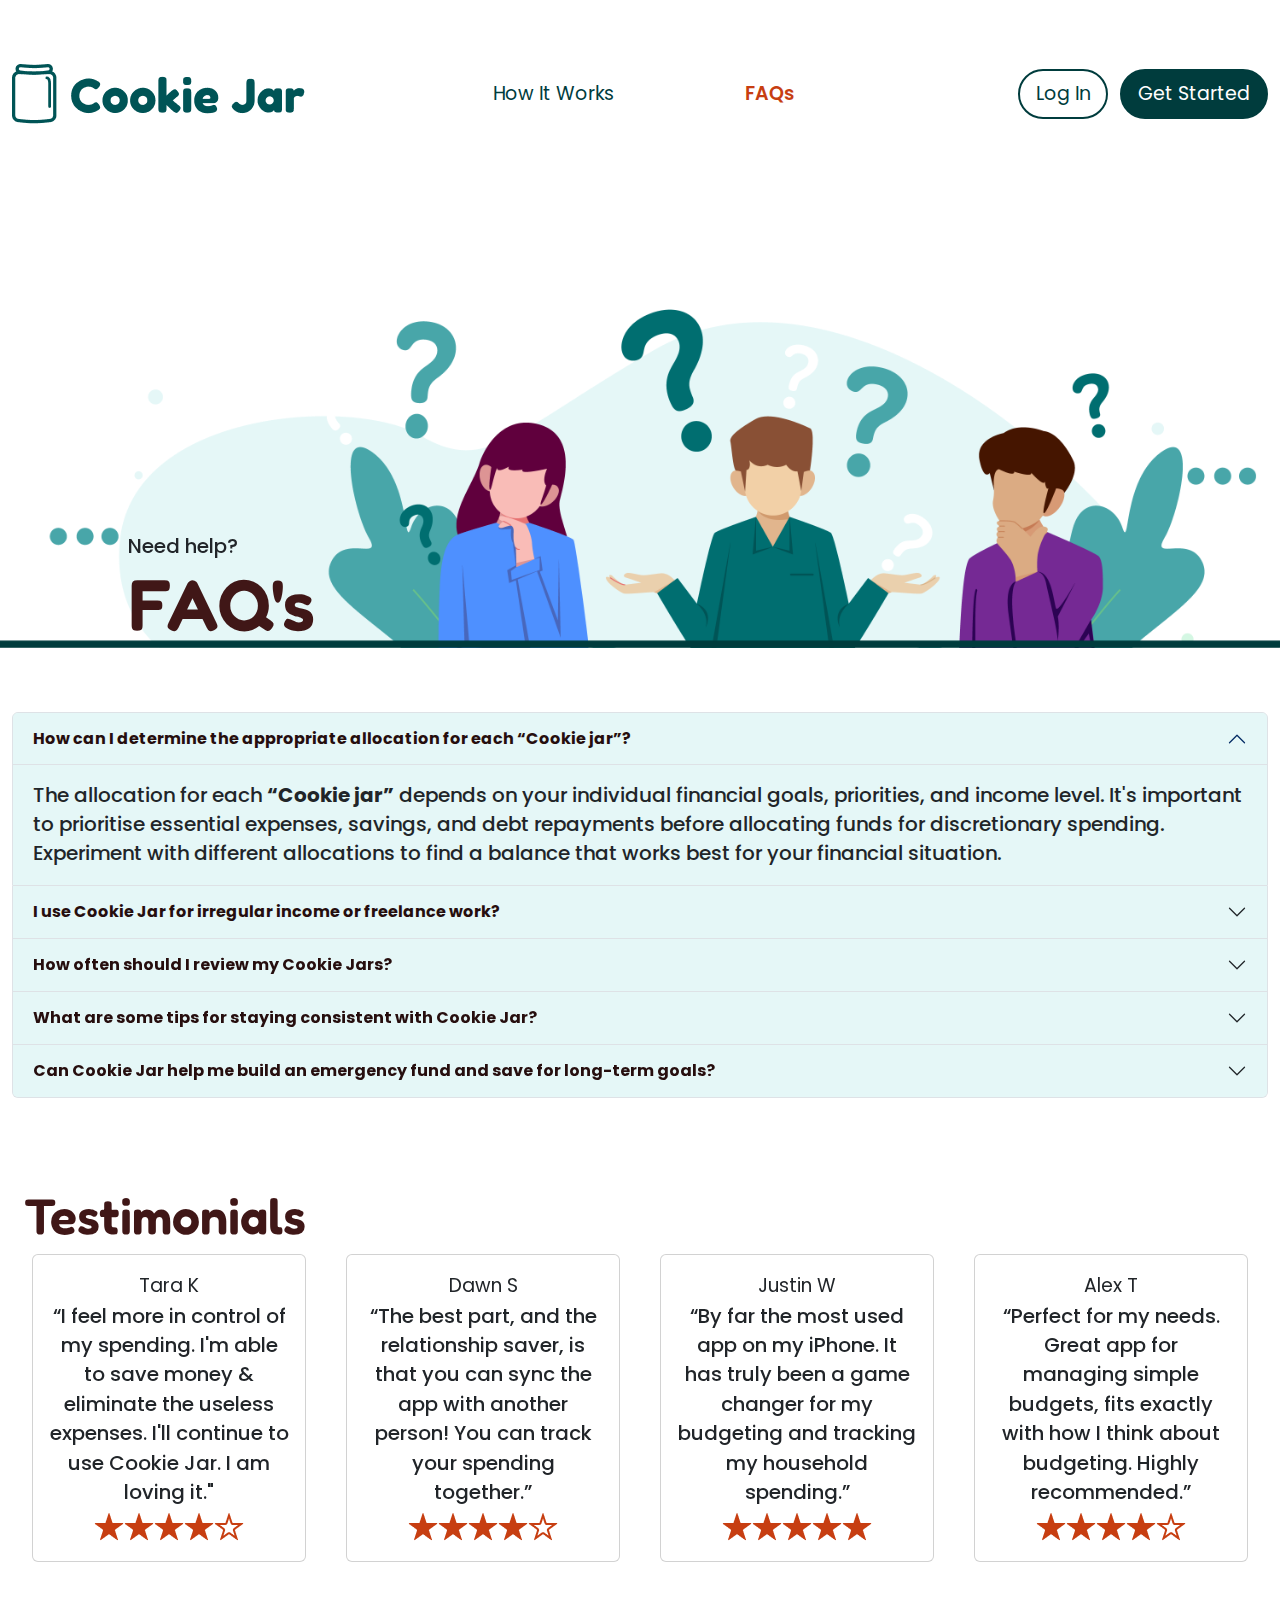
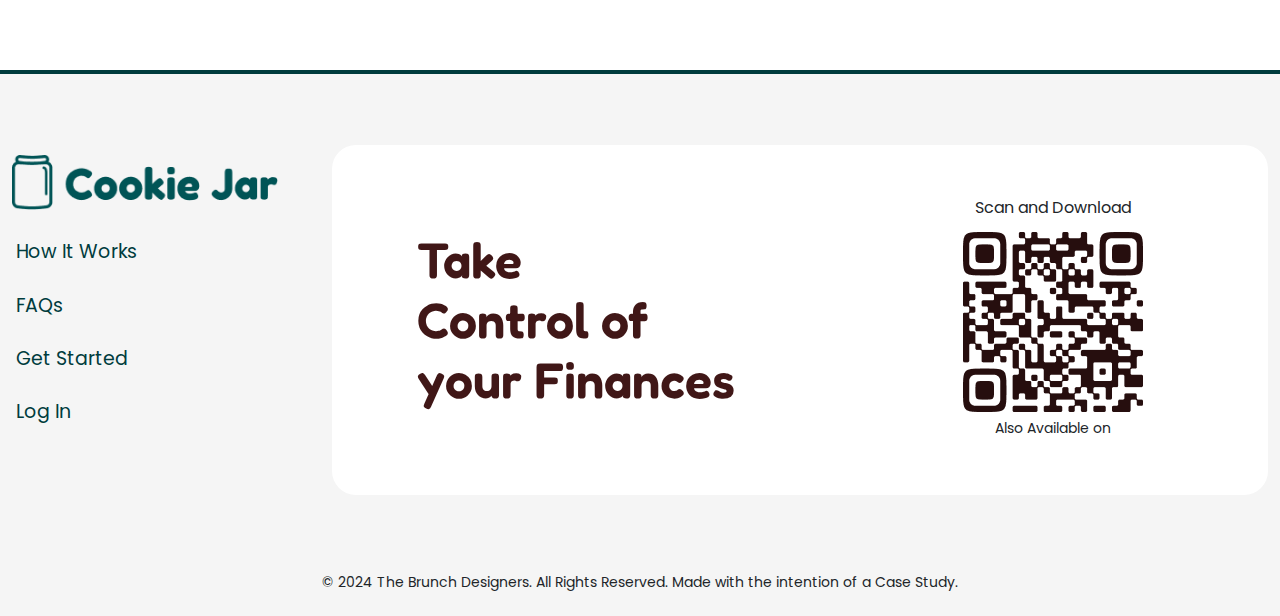
==== commit 9f2a1a07: "FINAL CHANGES" ====
--- a/faqs.html
+++ b/faqs.html
@@ -17,6 +17,7 @@
         integrity="sha384-QWTKZyjpPEjISv5WaRU9OFeRpok6YctnYmDr5pNlyT2bRjXh0JMhjY6hW+ALEwIH" crossorigin="anonymous">
     <link rel="stylesheet" href="css/style.css">
     <link rel="stylesheet" href="css/responsive.css">
+    <link rel="stylesheet" href="css/responsive_rd.css">
     <title>FAQs</title>
 </head>
 
@@ -34,12 +35,12 @@
                 <div class="collapse navbar-collapse justify-content-center" id="navbarSupportedContent">
                     <ul class="navbar-nav mx-auto mb-2 mb-lg-0">
                         <li class="nav-item">
-                            <a class="nav-link link currentPage" href="how_it_works.html">
+                            <a class="nav-link link " href="how_it_works.html">
                                 <h5>How It Works</h5>
                             </a>
                         </li>
                         <li class="nav-item">
-                            <a class="nav-link link" href="faqs.html">
+                            <a class="nav-link link currentPage" href="faqs.html">
                                 <h5>FAQs</h5>
                             </a>
                         </li>
@@ -168,85 +169,86 @@
     <!---Testimonials--->
     <section class="container">
         <div class="container-fluid">
-            <div class="display3 ts">Testimonials</div>
-            <div class="row">
-                <div class="cardContainer col-lg-3 col-md-3 col-sm-6">
-                    <div class="card tstCard tstSpace">
-                        <div class="card-body">
-                            <h5 class="card-title">Tara K</h5>
-                            <p class="card-text">“I feel more in control of my spending. I&#39;m able to save money
-                                &amp;
-                                eliminate the useless expenses. I&#39;ll continue to use Cookie Jar. I am loving it."
-                            </p>
-                            <div class="rating">
-                                <img src="images/Star_fill.png" alt="rating star"><img src="images/Star_fill.png"
-                                    alt="rating star"><img src="images/Star_fill.png" alt="rating star"><img
-                                    src="images/Star_fill.png" alt="rating star"><img src="images/Star_stroke.png"
-                                    alt="rating star">
-                            </div>
-                        </div>
-                    </div>
-                </div>
-                <div class="cardContainer col-lg-3 col-md-3 col-sm-6">
-                    <div class="card tstCard tstSpace">
-                        <div class="card-body">
-                            <h5 class="card-title">Dawn S</h5>
-                            <p class="card-text">“The best part, and the relationship saver, is that you can sync the
-                                app with
-                                another person! You can track your spending together.”</p>
-                            <div class="rating">
-                                <img src="images/Star_fill.png" alt="rating star"><img src="images/Star_fill.png"
-                                    alt="rating star"><img src="images/Star_fill.png" alt="rating star"><img
-                                    src="images/Star_fill.png" alt="rating star"><img src="images/Star_stroke.png"
-                                    alt="rating star">
-                            </div>
-                        </div>
-                    </div>
-                </div>
-                <div class="cardContainer col-lg-3 col-md-3 col-sm-6">
-                    <div class="card tstCard tstSpace">
-                        <div class="card-body">
-                            <h5 class="card-title">Justin W</h5>
-                            <p class="card-text">“By far the most used app on my iPhone. It has truly been a game
-                                changer for my
-                                budgeting and tracking my household spending.”</p>
-                            <div class="rating">
-                                <img src="images/Star_fill.png" alt="rating star"><img src="images/Star_fill.png"
-                                    alt="rating star"><img src="images/Star_fill.png" alt="rating star"><img
-                                    src="images/Star_fill.png" alt="rating star"><img src="images/Star_fill.png"
-                                    alt="rating star">
-                            </div>
-                        </div>
-                    </div>
-                </div>
-                <div class="cardContainer col-lg-3 col-md-3 col-sm-6">
-                    <div class="card tstCard tstSpace">
-                        <div class="card-body">
-                            <h5 class="card-title">Alex T</h5>
-                            <p class="card-text">“Perfect for my needs. Great app for managing simple budgets, fits
-                                exactly with
-                                how I think about budgeting. Highly recommended.”</p>
-                            <div class="rating">
-                                <img src="images/Star_fill.png" alt="rating star"><img src="images/Star_fill.png"
-                                    alt="rating star"><img src="images/Star_fill.png" alt="rating star"><img
-                                    src="images/Star_fill.png" alt="rating star"><img src="images/Star_stroke.png"
-                                    alt="rating star">
-                            </div>
+        <div class="display3 ts">Testimonials</div>
+        <div class="row">
+            <div class="cardContainer col-lg-3 col-md-6 col-sm-6">
+                <div class="card tstCard tstSpace">
+                    <div class="card-body">
+                        <h5 class="card-title">Tara K</h5>
+                        <p class="card-text">“I feel more in control of my spending. I&#39;m able to save money
+                            &amp;
+                            eliminate the useless expenses. I&#39;ll continue to use Cookie Jar. I am loving it."
+                        </p>
+                        <div class="rating">
+                            <img src="images/Star_fill.png" alt="rating star"><img src="images/Star_fill.png"
+                                alt="rating star"><img src="images/Star_fill.png" alt="rating star"><img
+                                src="images/Star_fill.png" alt="rating star"><img src="images/Star_stroke.png"
+                                alt="rating star">
+                        </div>
+                    </div>
+                </div>
+            </div>
+            <div class="cardContainer col-lg-3 col-md-6 col-sm-6">
+                <div class="card tstCard tstSpace">
+                    <div class="card-body">
+                        <h5 class="card-title">Dawn S</h5>
+                        <p class="card-text">“The best part, and the relationship saver, is that you can sync the
+                            app with
+                            another person! You can track your spending together.”</p>
+                        <div class="rating">
+                            <img src="images/Star_fill.png" alt="rating star"><img src="images/Star_fill.png"
+                                alt="rating star"><img src="images/Star_fill.png" alt="rating star"><img
+                                src="images/Star_fill.png" alt="rating star"><img src="images/Star_stroke.png"
+                                alt="rating star">
+                        </div>
+                    </div>
+                </div>
+            </div>
+            <div class="cardContainer col-lg-3 col-md-6 col-sm-6">
+                <div class="card tstCard tstSpace">
+                    <div class="card-body">
+                        <h5 class="card-title">Justin W</h5>
+                        <p class="card-text">“By far the most used app on my iPhone. It has truly been a game
+                            changer for my
+                            budgeting and tracking my household spending.”</p>
+                        <div class="rating">
+                            <img src="images/Star_fill.png" alt="rating star"><img src="images/Star_fill.png"
+                                alt="rating star"><img src="images/Star_fill.png" alt="rating star"><img
+                                src="images/Star_fill.png" alt="rating star"><img src="images/Star_fill.png"
+                                alt="rating star">
+                        </div>
+                    </div>
+                </div>
+            </div>
+            <div class="cardContainer col-lg-3 col-md-6 col-sm-6">
+                <div class="card tstCard tstSpace">
+                    <div class="card-body">
+                        <h5 class="card-title">Alex T</h5>
+                        <p class="card-text">“Perfect for my needs. Great app for managing simple budgets, fits
+                            exactly with
+                            how I think about budgeting. Highly recommended.”</p>
+                        <div class="rating">
+                            <img src="images/Star_fill.png" alt="rating star"><img src="images/Star_fill.png"
+                                alt="rating star"><img src="images/Star_fill.png" alt="rating star"><img
+                                src="images/Star_fill.png" alt="rating star"><img src="images/Star_stroke.png"
+                                alt="rating star">
                         </div>
                     </div>
                 </div>
             </div>
         </div>
-    </section>
+    </div>
+</section>
     <!---Footer--->
     <footer>
 
         <div class="container">
             <div class="row">
-                <div class="col-md-3">
+                <div class="col-md-3 col-sm-12">
                     <a href="index.html">
                         <img class="logo" src="images/Logo.png" alt="...">
                     </a>
+
                     <div class="footButton">
                         <a class="nav-link link" href="how_it_works.html">
                             <h5>How It Works</h5>
@@ -272,11 +274,11 @@
                 </div>
 
 
-                <div class="col-md-9">
+                <div class="col-md-9 col-sm-12 ">
                     <div class="chooseCard">
                         <div class="row">
 
-                            <div class="col-8 col-md-7">
+                            <div class="col-8 col-md-7 col-sm-12 col-xs-12">
                                 <div class="textBox">
                                     <div class="display4">Take </div>
                                     <div class="display4">Control of</div>
@@ -286,12 +288,25 @@
 
 
 
-                            <div class="col-4 col-md-5">
-                                <h6>Scan and Download</h6>
-                                <img src="images/App QR.png" class="img-fluid rounded-start" alt="...">
+                            <div class="col-4 col-md-5 col-sm-12 align-content-center justify-content-center">
+                                <h6 class="QR">Scan and Download</h6>
+                                <img src="images/App QR.png" class="img-fluid rounded-start QR" alt="...">
                                 <div>
                                     <body-small>Also Available on</body-small>
                                 </div>
+
+                            <div class="buttons nav flex-lg-row flex-column text-lg-start text-end justify-content-left">
+                                <div>
+                                    <a class="nav-link active primaryBtn " href="#">
+                                        <h6>Google</h6>
+                                    </a>
+                                </div>
+                                <div>
+                                    <a class="nav-link active primaryBtn" href="#">
+                                        <h6>Apple</h6>
+                                    </a>
+                                </div>
+                            </div>
                             </div>
 
 
--- a/css/style.css
+++ b/css/style.css
@@ -13,6 +13,10 @@
     padding-top: 20px;
     padding-bottom: 20px;
     max-width: auto;
+}
+
+img{
+    align-content: center;
 }
 
 .display1 {
@@ -192,7 +196,6 @@
     padding: 0.2em;
     border-radius: 8px;
     text-align: center;
-    width: 200px;
 }
 
 .link h5:hover {
@@ -207,7 +210,6 @@
     padding: 0.2em;
     border-radius: 8px;
     text-align: center;
-    width: 200px
 }
 
 .currentPage h5:hover {
@@ -216,6 +218,23 @@
 
 
 /*------------------Footer------------------*/
+
+.video-container {
+    display: flex;
+    position: absolute;
+    width: 20%;
+    max-width: 100%;
+    height: auto;
+    margin-left: auto;
+    margin-right: auto;
+  }
+  
+  .responsive-video {
+    border-radius: 28px ;
+    width: 100%;
+    height: auto;
+  }
+
 
 footer {
     margin-top: 80px;
@@ -224,8 +243,10 @@
     display: flex;
 }
 
+
+
 footer .logo {
-    max-width: 80%;
+    max-width: 90%;
     margin-bottom: 3%;
 }
 
@@ -271,8 +292,8 @@
     max-width: 1300px;
     margin-left: 10%;
     margin-right: 10%;
-    top: 36em;
-    left: 16em;
+    top: 30em;
+    left: 14em;
 }
 
 .faq {
@@ -356,12 +377,10 @@
     border-radius: 24px !important;
     padding: 7% !important;
     text-align: left;
-    height: 100%;
+    height: 90%;
     margin-top: 5%;
     margin-bottom: 5%;
 }
-
-
 
 .display2 {
     font-family: "Fredoka";
@@ -370,8 +389,8 @@
     font-weight: 600;
     line-height: 120%;
     color: #fff;
-    text-align: center;
-    margin-bottom: 5%;
+    text-align: left;
+    margin-bottom: 30%;
 }
 
 
@@ -419,6 +438,7 @@
 
 .pld {
     max-width: 100%;
+
 }
 
 .ref {
@@ -473,7 +493,7 @@
     position: absolute;
     align-items: center;
     justify-content: center;
-    border-radius: 64px;
+    border-radius: 65px;
     }
     
 .butter{
--- a/css/responsive.css
+++ b/css/responsive.css
@@ -0,0 +1,173 @@
+/* KRISTINA"S STUFF! */
+@media screen and (min-width: 993px) {
+.video-container {
+
+    width: 40%;
+  }
+  
+  .responsive-video {
+    border-radius: 28px ;
+
+
+  }
+}
+
+@media screen and (max-width: 992px) {
+
+    /* LANDING PAGE */
+
+    .chooseCard {
+        height: 90%;
+    }
+        
+    .display2 {
+        text-align: center;
+        margin-bottom: 2%;
+    }
+
+ .choosePlan .nav-fill {
+    display: flex;
+    justify-content: center !important;
+    align-items: center !important;
+ }
+
+ .video-container {
+
+    width: 38%;
+
+  }
+  
+  .responsive-video {
+    border-radius: 28px ;
+    width: 100%;
+    height: auto;
+
+}
+
+.cells {
+
+    margin-top: .5em;
+    margin-bottom: 2em;
+
+  }
+
+  footer .display4{
+    font-size: 44px !important;
+
+}
+
+body{
+    font-size: 16px;
+}
+
+}
+/* Footer NavBar */
+
+ @media screen and (max-width: 766px){
+ footer .link h5 {
+    text-align: center;
+
+}
+
+.footButton {
+    display: flex;
+    justify-content: center !important;
+    align-items: center !important;
+        margin-bottom: 2% !important;
+        margin-top: 2%;
+    }
+
+.container .logo{
+    max-width: 50%;
+    align-content: center;
+    display: flex;
+    justify-content: center !important;
+    align-items: center !important;
+    margin: auto;
+}
+
+footer .display4{
+    font-family: "Fredoka";
+    font-size: 40px !important;
+    font-style: normal;
+    font-weight: 600;
+    line-height: 120%;
+    color: var(--Brown-400, #401717);
+    text-align: center;
+}
+
+footer .chooseCard {
+    align-content: center !important;
+    text-align: center;
+    padding: 2% !important;
+    height: auto !important;
+}
+
+.textBox {
+    padding: 2%;
+}
+
+
+
+
+
+ }
+
+
+
+@media (max-width: 576px) {
+    .col-sm-12 {
+        flex: 0 0 auto;
+        width: 100%;
+
+}
+
+.textBox {
+    padding: 3%;
+}
+
+.cells {
+    margin-top: .5em;
+    margin-bottom: 1em;
+  }
+
+  body .cells {
+font-size: 12px;
+line-height: normal;
+padding: 2%;
+border-radius: 10px;
+  }
+
+  .video-container {
+
+    width: 42%;
+
+  }
+  
+  .responsive-video {
+    border-radius: 28px ;
+    width: 100%;
+    height: auto;
+
+}
+
+nav img{
+    max-width: 90%;
+}
+
+.display1{
+    font-size: 55px;
+}
+
+.center h4 {
+    font-size: 16px
+}
+.container{
+    margin-top: 0px;
+}
+
+section{
+    padding:0px;
+}
+
+}--- a/css/responsive_rd.css
+++ b/css/responsive_rd.css
@@ -0,0 +1,69 @@
+@media screen and (max-width: 992px) {
+
+    /* LANDING PAGE */
+
+        .chooseCard {
+        background-color: #fff;
+        border-radius: 24px !important;
+        padding: 7% !important;
+        text-align: left;
+        height: 90%;
+        margin-top: 5%;
+        margin-bottom: 5%;
+        }
+        
+        
+    .display2 {
+        text-align: center;
+        margin-bottom: 2%;
+    }
+    .choosePlan .nav-fill {
+        display: flex;
+        justify-content: center !important;
+        align-items: center !important;
+    }
+
+
+
+.footButton {
+    display: flex;
+    justify-content: center !important;
+    align-items: center !important;
+}
+
+.pageTitle{
+    top: 12em;
+    margin-left: 2em;
+}
+
+.footer .buttons{
+    display: block;
+}
+
+.QR{
+    display: none;
+}
+
+footer h6{
+    width: 95px !important;
+    text-align:center ;
+    margin-bottom: 0px !important;
+}
+
+}
+
+@media (min-width: 993px) {
+    .link h5{
+        width: 200px !important;
+    }
+
+    .currentPage h5{
+        width: 200px !important;
+    }
+
+    
+    footer .buttons{
+        display: none !important;
+    }
+
+}
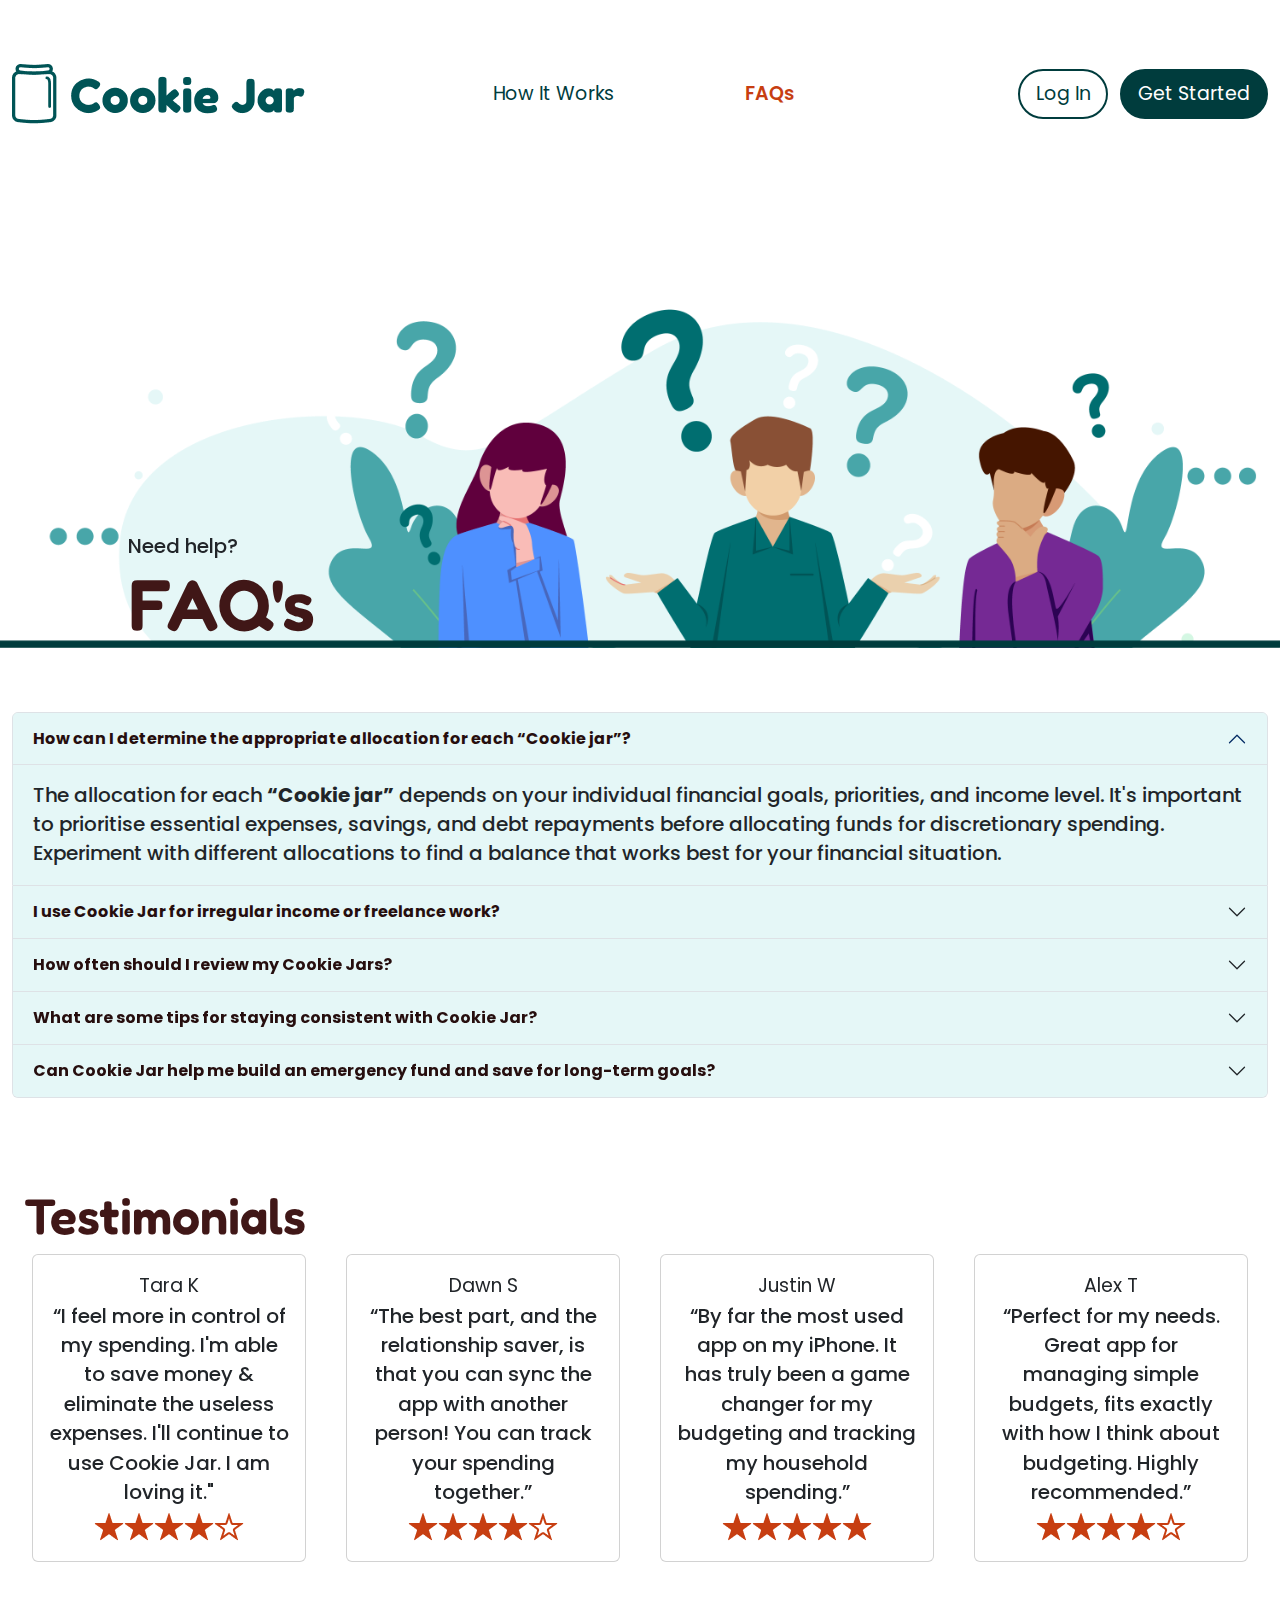
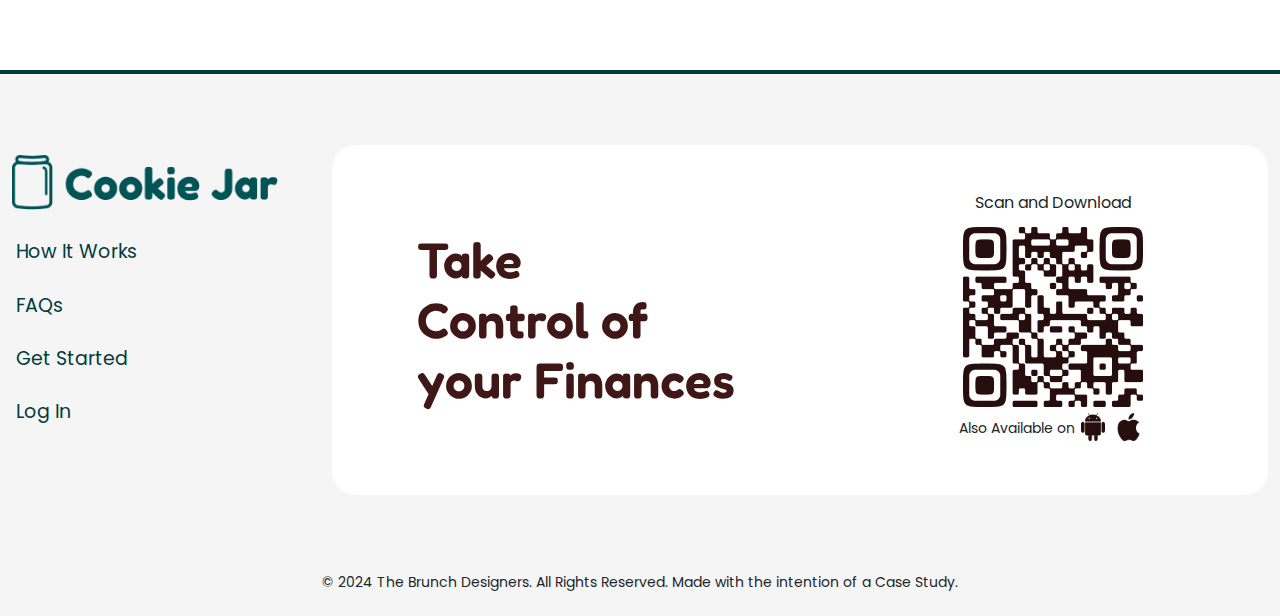
==== commit 55c41560: "footer icon update_Final" ====
--- a/faqs.html
+++ b/faqs.html
@@ -292,7 +292,7 @@
                                 <h6 class="QR">Scan and Download</h6>
                                 <img src="images/App QR.png" class="img-fluid rounded-start QR" alt="...">
                                 <div>
-                                    <body-small>Also Available on</body-small>
+                                    <body-small>Also Available on</body-small><img src="images/android.png" class="QR icon" alt="android icon"><img class="icon QR" src="images/apple.png" alt="apple icon">
                                 </div>
 
                             <div class="buttons nav flex-lg-row flex-column text-lg-start text-end justify-content-left">
--- a/css/style.css
+++ b/css/style.css
@@ -218,6 +218,11 @@
 
 
 /*------------------Footer------------------*/
+
+.icon{
+    height: 2em;
+    padding: 6px;
+}
 
 .video-container {
     display: flex;
